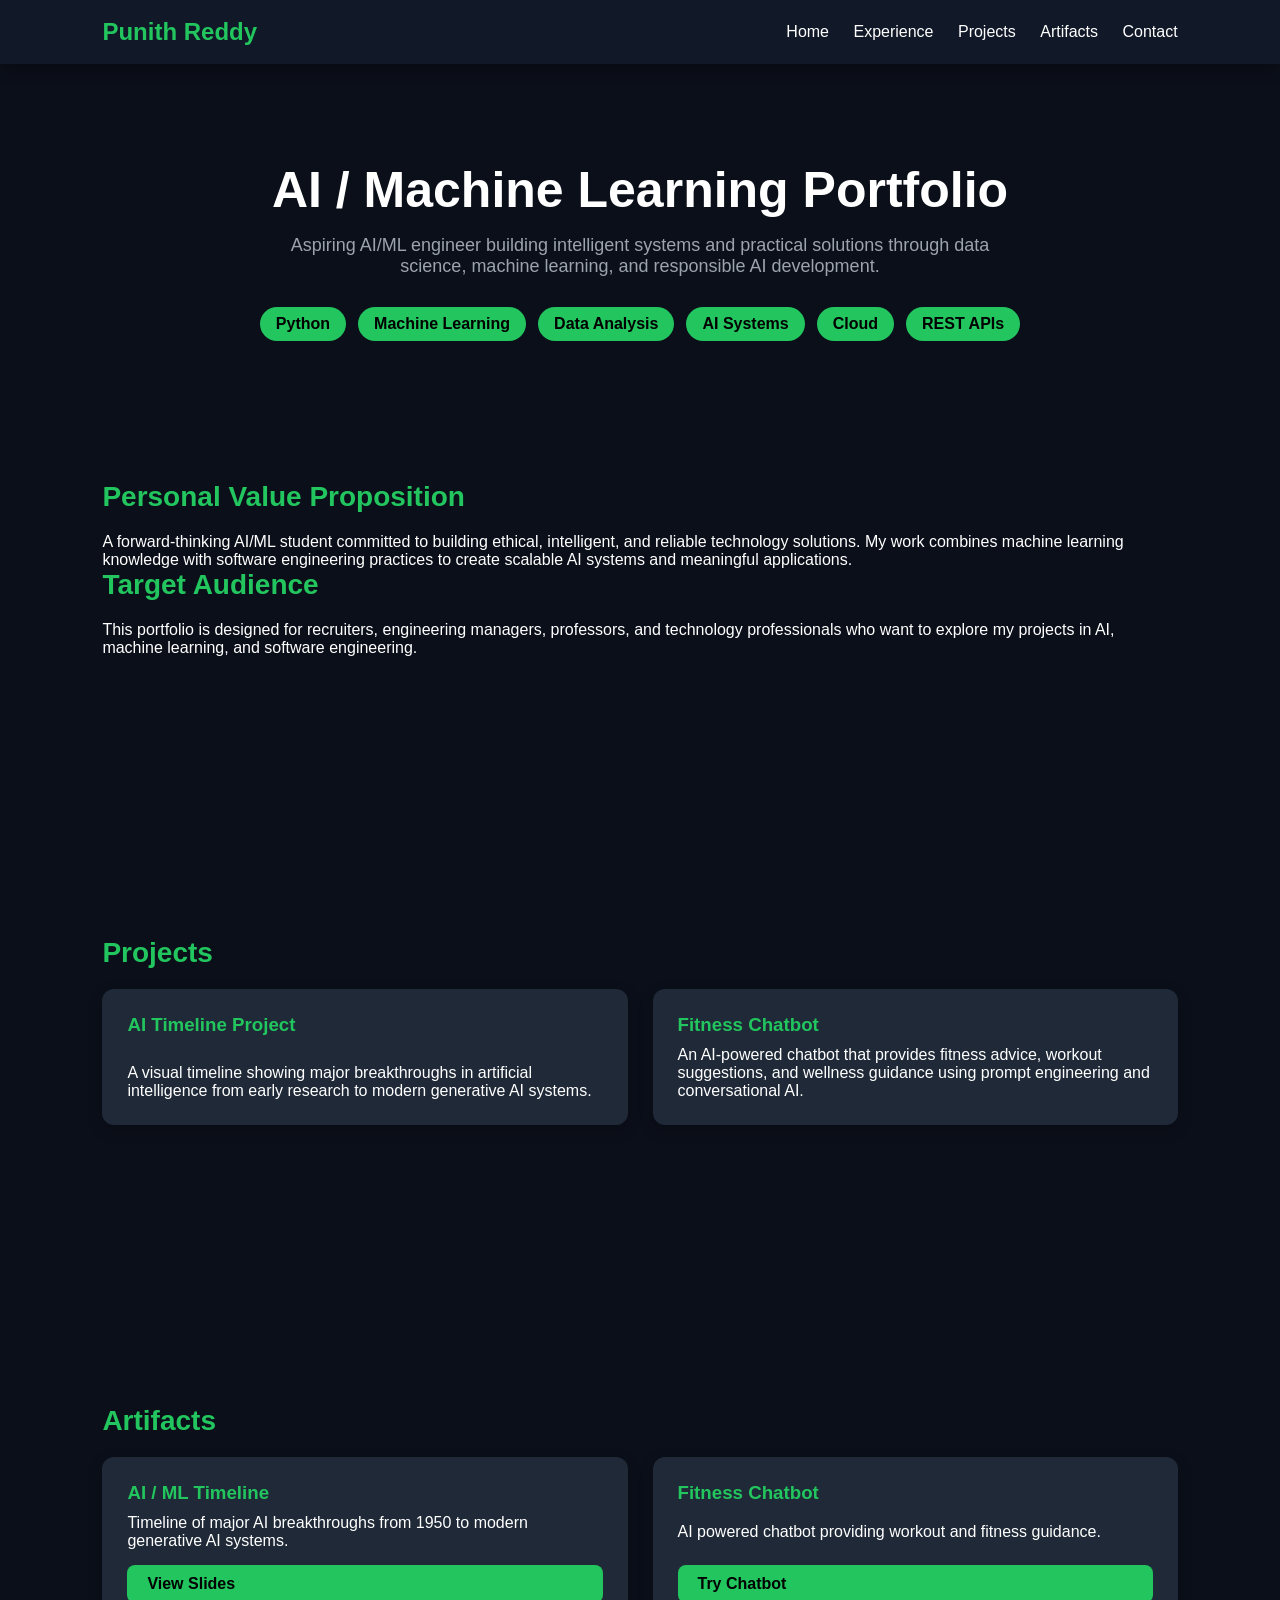
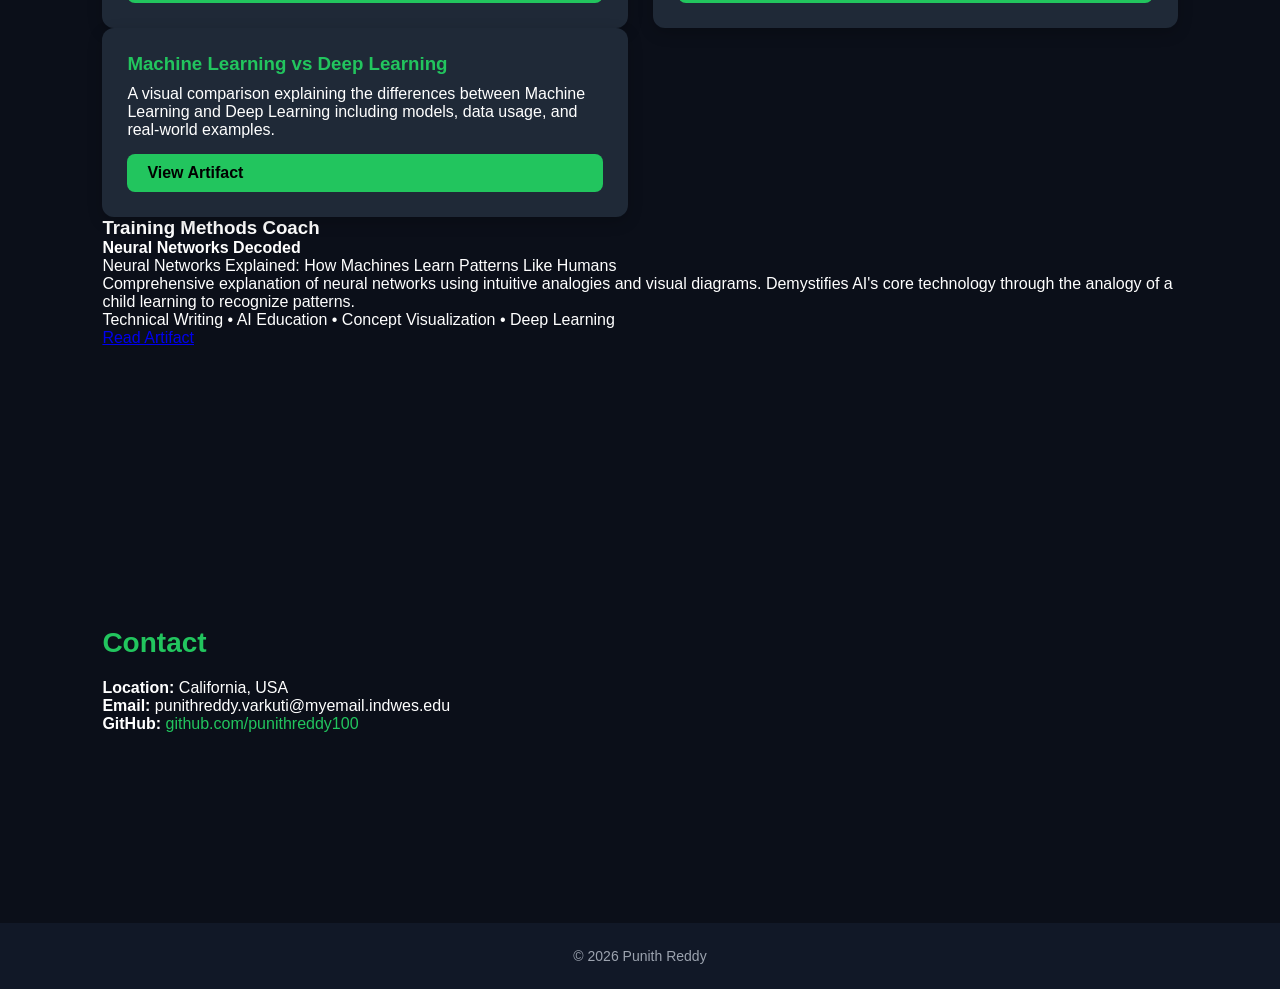
==== index.html @ 25a3892a "Add project card for Training Methods Coach" ====
<!DOCTYPE html>
<html lang="en">
<head>
  <meta charset="UTF-8">
  <meta name="viewport" content="width=device-width, initial-scale=1.0">
  <title>Punith Reddy | AI/ML Portfolio</title>
  <link rel="stylesheet" href="styles.css">
  <script defer src="script.js"></script>
</head>
<body>

<!-- HEADER -->
<header>
  <h2>Punith Reddy</h2>
  <nav>
    <a href="#home">Home</a>
    <a href="#experience">Experience</a>
    <a href="#projects">Projects</a>
    <a href="#artifacts">Artifacts</a>
    <a href="#contact">Contact</a>
  </nav>
</header>

<!-- HERO -->
<section id="home" class="hero">
  <h1>AI / Machine Learning Portfolio</h1>
  <p>Aspiring AI/ML engineer building intelligent systems and practical solutions through data science, machine learning, and responsible AI development.</p>

  <div class="skills">
    <span class="chip">Python</span>
    <span class="chip">Machine Learning</span>
    <span class="chip">Data Analysis</span>
    <span class="chip">AI Systems</span>
    <span class="chip">Cloud</span>
    <span class="chip">REST APIs</span>
  </div>
</section>

<!-- EXPERIENCE -->
<section id="experience" class="section">
  <h2>Personal Value Proposition</h2>
  <p>A forward-thinking AI/ML student committed to building ethical, intelligent, and reliable technology solutions. My work combines machine learning knowledge with software engineering practices to create scalable AI systems and meaningful applications.</p>

  <h2>Target Audience</h2>
  <p>This portfolio is designed for recruiters, engineering managers, professors, and technology professionals who want to explore my projects in AI, machine learning, and software engineering.</p>
</section>

<!-- PROJECTS -->
<section id="projects" class="section">
  <h2>Projects</h2>
  <div class="projects">
    <div class="card">
      <h3>AI Timeline Project</h3>
      <p>A visual timeline showing major breakthroughs in artificial intelligence from early research to modern generative AI systems.</p>
    </div>

    <div class="card">
      <h3>Fitness Chatbot</h3>
      <p>An AI-powered chatbot that provides fitness advice, workout suggestions, and wellness guidance using prompt engineering and conversational AI.</p>
    </div>
  </div>
</section>

<!-- ARTIFACTS -->
<section id="artifacts" class="section">
  <h2>Artifacts</h2>
  <div class="grid">
    <div class="card">
      <h3>AI / ML Timeline</h3>
      <p>Timeline of major AI breakthroughs from 1950 to modern generative AI systems.</p>
      <a href="https://docs.google.com/presentation/d/e/2PACX-1vQvLTTUrtyjdaACd90SWcNTT4mi2POqEdSbQ-V4kXDZfEgZkGP6fmOEY4ms93aM57CVC2fYdcmfsVfr/pub?start=true&loop=true&delayms=3000" target="_blank" class="button">View Slides</a>
    </div>

    <div class="card">
      <h3>Fitness Chatbot</h3>
      <p>AI powered chatbot providing workout and fitness guidance.</p>
      <a href="https://mizou.com/preview-bot?ID=128945" target="_blank" class="button">Try Chatbot</a>
    </div>
  </div>

  <div class="grid">
    <div class="card">
      <h3>Machine Learning vs Deep Learning</h3>
      <p>
        A visual comparison explaining the differences between Machine Learning
        and Deep Learning including models, data usage, and real-world examples.
      </p>

      <a href="ml-vs-dl.html" class="button">View Artifact</a>
    </div>
  </div>
  <div class="project-card">
  <h3>Training Methods Coach</h3>

  <p><strong>Neural Networks Decoded</strong></p>

  <p>
  Neural Networks Explained: How Machines Learn Patterns Like Humans
  </p>

  <p>
  Comprehensive explanation of neural networks using intuitive analogies 
  and visual diagrams. Demystifies AI's core technology through the 
  analogy of a child learning to recognize patterns.
  </p>

  <p class="tags">
  Technical Writing • AI Education • Concept Visualization • Deep Learning
  </p>

  <a href="training-methods-coach.html" target="_blank" class="btn">
    Read Artifact
  </a>
</div>
</section>

<!-- CONTACT -->
<section id="contact" class="section">
  <h2>Contact</h2>
  <p><strong>Location:</strong> California, USA</p>
  <p><strong>Email:</strong> punithreddy.varkuti@myemail.indwes.edu</p>
  <p><strong>GitHub:</strong> <a href="https://github.com/punithreddy100" target="_blank" class="link">github.com/punithreddy100</a></p>
</section>

<!-- FOOTER -->
<footer>
  © 2026 Punith Reddy
</footer>

</body>
</html>
---- styles.css ----
/* ML vs DL PAGE */

.title{
text-align:center;
margin-bottom:50px;
}

.title h1{
font-size:42px;
margin-bottom:10px;
}

/* SIDE BY SIDE COMPARISON */

.comparison{
display:grid;
grid-template-columns:1fr 1fr;
gap:30px;
margin-top:40px;
}

@media(max-width:900px){
.comparison{
grid-template-columns:1fr;
}
}

/* CARD STYLE */

.compare-card{
background:#1f2937;
padding:30px;
border-radius:12px;
box-shadow:0 10px 30px rgba(0,0,0,0.4);
}

.compare-card h2{
color:#22c55e;
margin-bottom:15px;
}

.compare-card ul{
line-height:1.8;
margin-top:10px;
}

/* EXAMPLES BOX */

.example{
margin-top:20px;
padding:18px;
background:#111827;
border-radius:10px;
}

/* TABLE SECTION */

.table-section{
margin-top:60px;
}

.comparison-table{
width:100%;
border-collapse:collapse;
margin-top:25px;
background:#1f2937;
border-radius:10px;
overflow:hidden;
}

.comparison-table th{
background:#111827;
color:#22c55e;
}

.comparison-table th,
.comparison-table td{
padding:15px;
border-bottom:1px solid #374151;
text-align:left;
}

.comparison-table tr:hover{
background:#111827;
}

/* RESET */
*{
  margin:0;
  padding:0;
  box-sizing:border-box;
  font-family: "Segoe UI", sans-serif;
  scroll-behavior:smooth;
}

body{
  background:#0b0f19;
  color:white;
}

/* HEADER */
header{
  position:fixed;
  top:0;
  width:100%;
  background:#111827;
  padding:18px 8%;
  display:flex;
  justify-content:space-between;
  align-items:center;
  z-index:1000;
  box-shadow: 0 5px 15px rgba(0,0,0,0.3);
}

header h2{
  color:#22c55e;
}

nav a{
  margin-left:20px;
  text-decoration:none;
  color:white;
  font-weight:500;
  transition:0.3s;
}

nav a:hover{
  color:#22c55e;
}

/* SECTIONS */
.section{
  padding:140px 8%;
}

.section h2{
  margin-bottom:20px;
  color:#22c55e;
  font-size:28px;
}

/* HERO */
.hero{
  text-align:center;
  padding-top:160px;
}

.hero h1{
  font-size:50px;
  margin-bottom:15px;
  line-height:1.2;
}

.hero p{
  color:#9ca3af;
  font-size:18px;
  max-width:700px;
  margin:0 auto 30px;
}

/* SKILLS CHIPS */
.skills{
  display:flex;
  flex-wrap:wrap;
  justify-content:center;
  gap:12px;
  margin-top:20px;
}

.chip{
  background:#22c55e;
  color:black;
  padding:8px 16px;
  border-radius:20px;
  font-weight:600;
  transition:0.3s;
  cursor:default;
}

.chip:hover{
  transform:scale(1.05);
}

/* CARDS */
.grid, .projects{
  display:grid;
  grid-template-columns:repeat(2, 1fr);
  gap:25px;
}

@media(max-width:900px){
.grid, .projects{
grid-template-columns:1fr;
}
}

.card{
  background:#1f2937;
  padding:25px;
  border-radius:12px;
  transition:0.3s;
  box-shadow: 0 5px 15px rgba(0,0,0,0.2);
  display:flex;
  flex-direction:column;
  justify-content:space-between;
}

.card:hover{
  transform:translateY(-10px);
  box-shadow:0 20px 40px rgba(0,0,0,0.5);
}

.card h3{
  margin-bottom:10px;
  color:#22c55e;
}

/* BUTTONS */
.button{
  display:inline-block;
  margin-top:15px;
  padding:10px 20px;
  background:#22c55e;
  color:black;
  text-decoration:none;
  border-radius:8px;
  font-weight:600;
  transition:0.3s;
}

.button:hover{
  background:#16a34a;
}

/* LINKS */
.link{
  color:#22c55e;
  text-decoration:none;
}

.link:hover{
  text-decoration:underline;
}

/* FOOTER */
footer{
  text-align:center;
  padding:25px;
  background:#111827;
  margin-top:50px;
  font-size:14px;
  color:#9ca3af;
}

/* RESPONSIVE */
@media(max-width:600px){
  .hero h1{
    font-size:36px;
  }

  nav a{
    margin-left:10px;
    font-size:14px;
  }
}
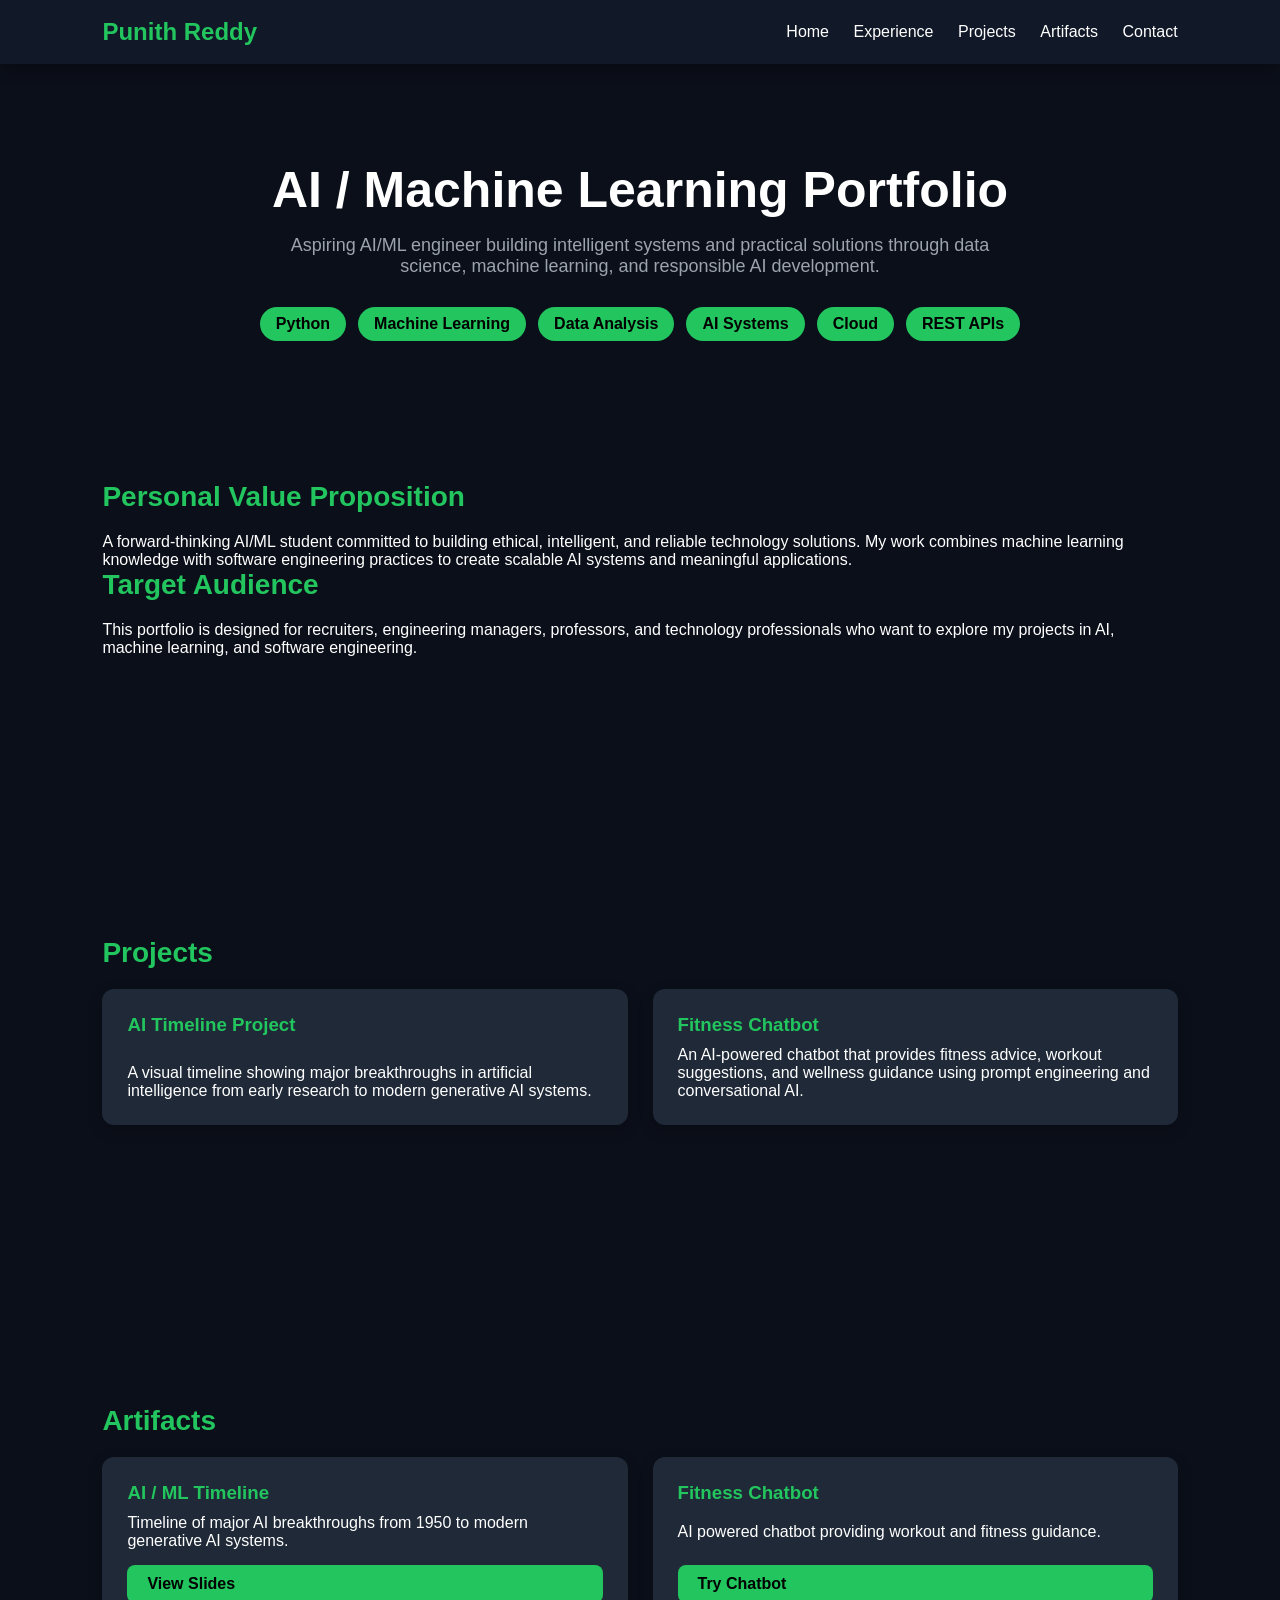
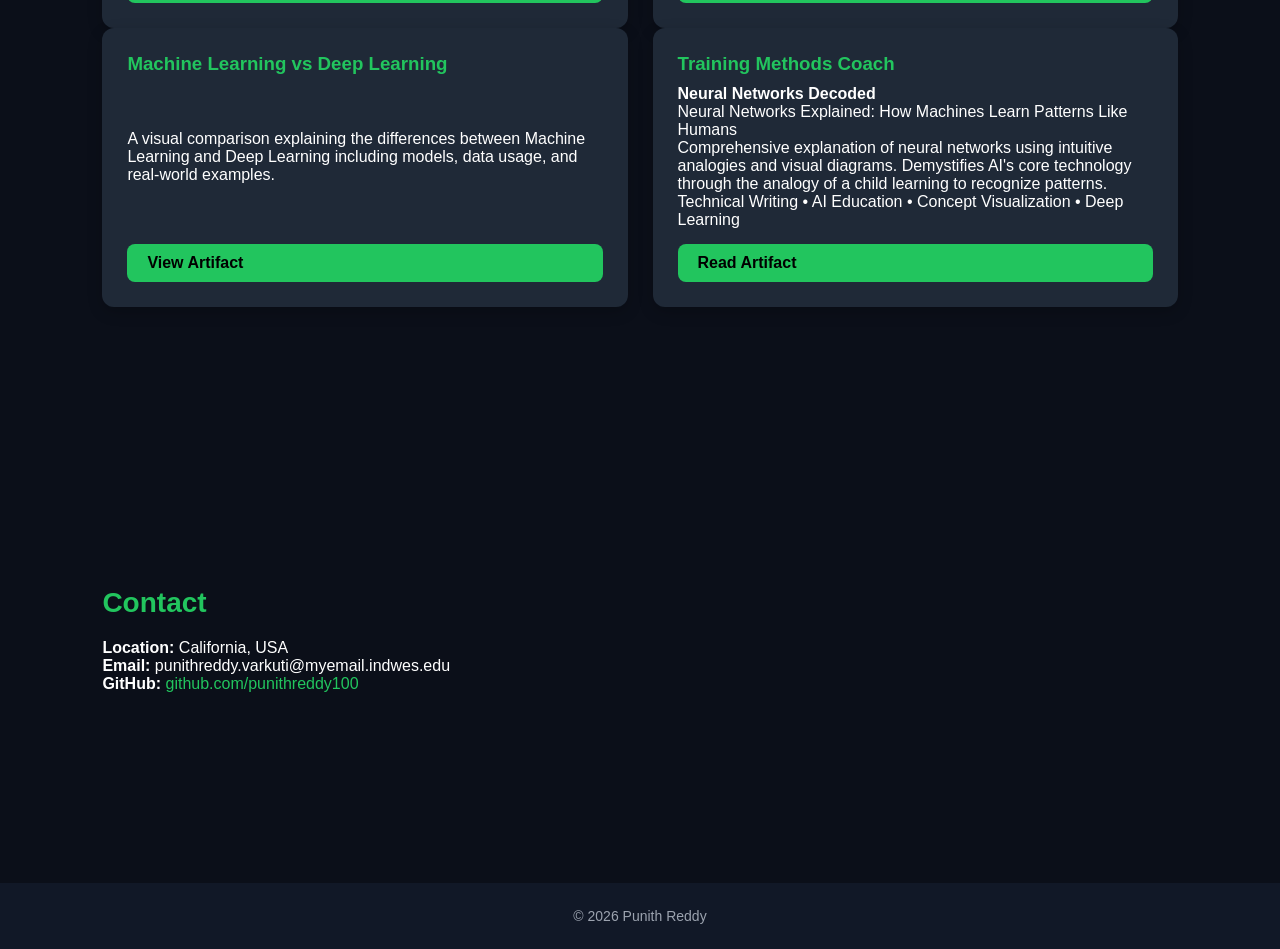
==== commit 7b235e1a: "Update index.html" ====
--- a/index.html
+++ b/index.html
@@ -88,8 +88,7 @@
 
       <a href="ml-vs-dl.html" class="button">View Artifact</a>
     </div>
-  </div>
-  <div class="project-card">
+    <div class="card">
   <h3>Training Methods Coach</h3>
 
   <p><strong>Neural Networks Decoded</strong></p>
@@ -108,10 +107,11 @@
   Technical Writing • AI Education • Concept Visualization • Deep Learning
   </p>
 
-  <a href="training-methods-coach.html" target="_blank" class="btn">
+  <a href="training-methods-coach.html" class="button">
     Read Artifact
   </a>
 </div>
+  </div>
 </section>
 
 <!-- CONTACT -->
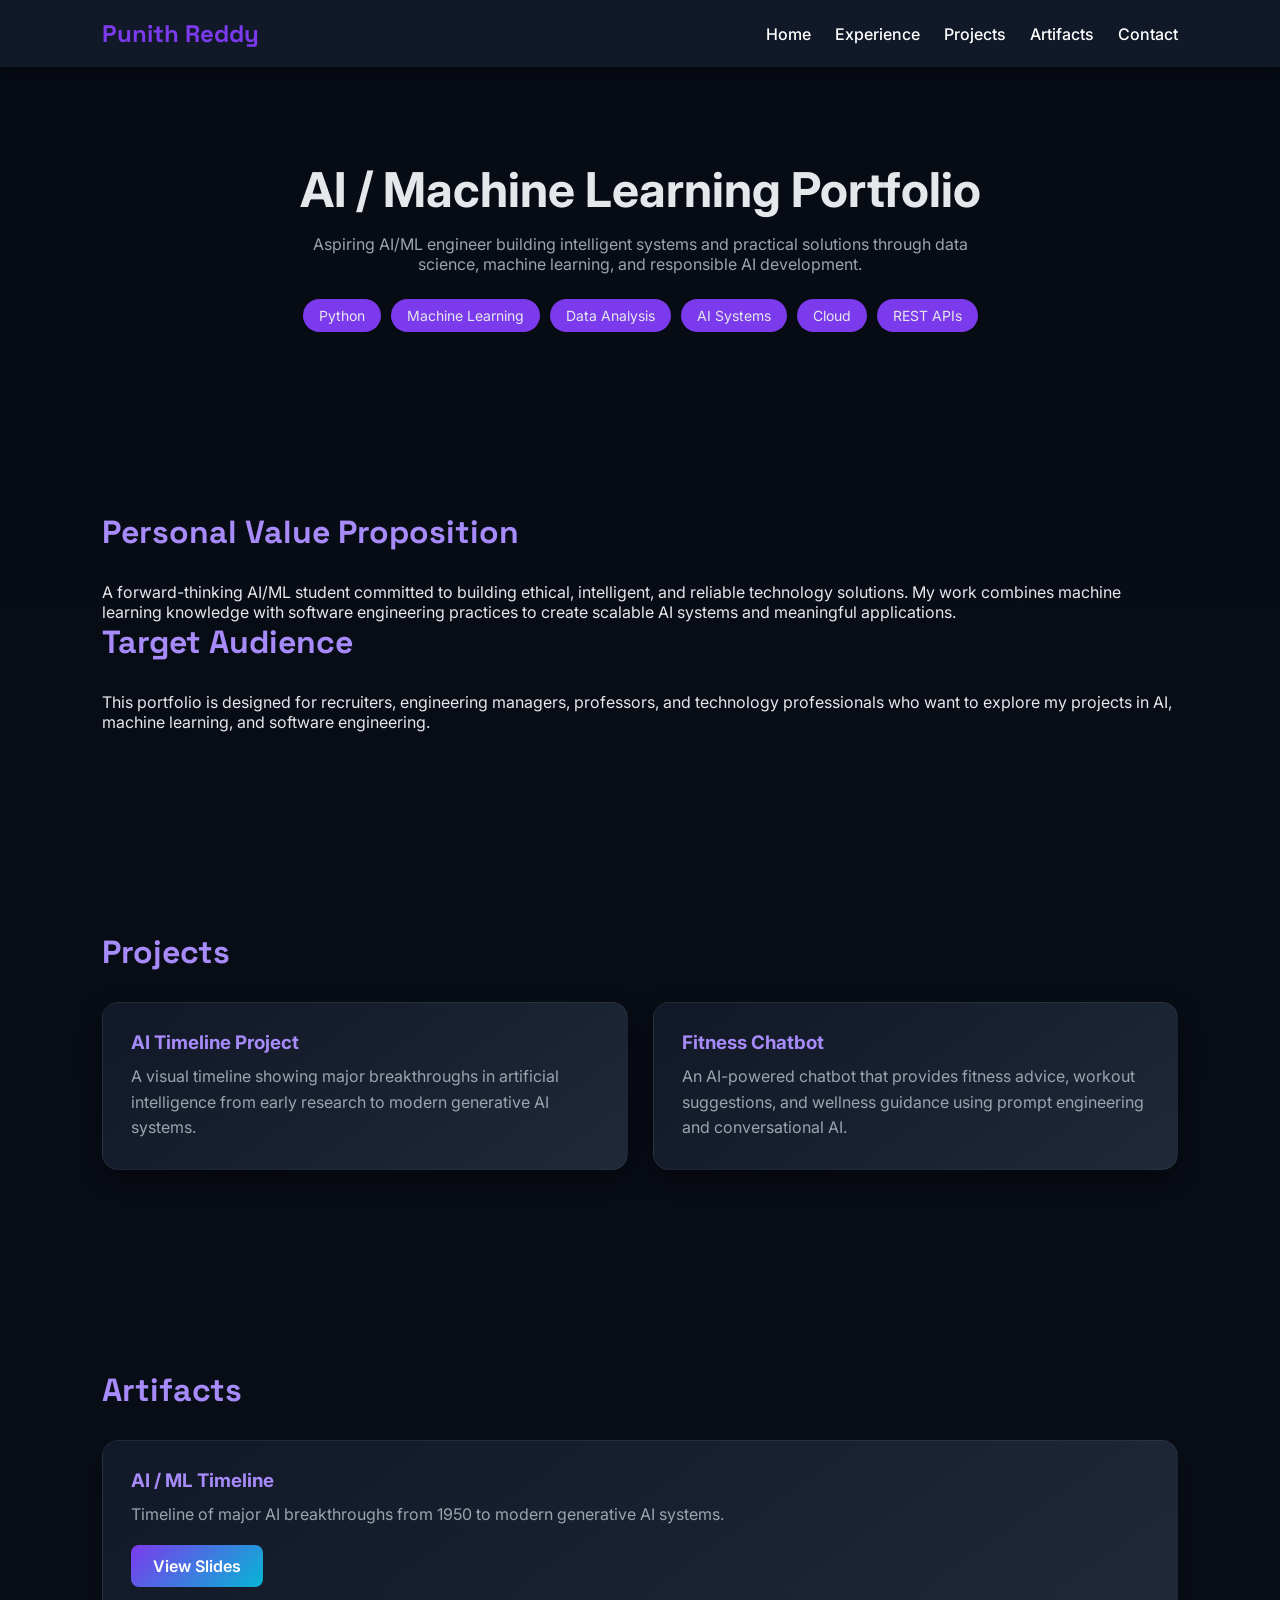
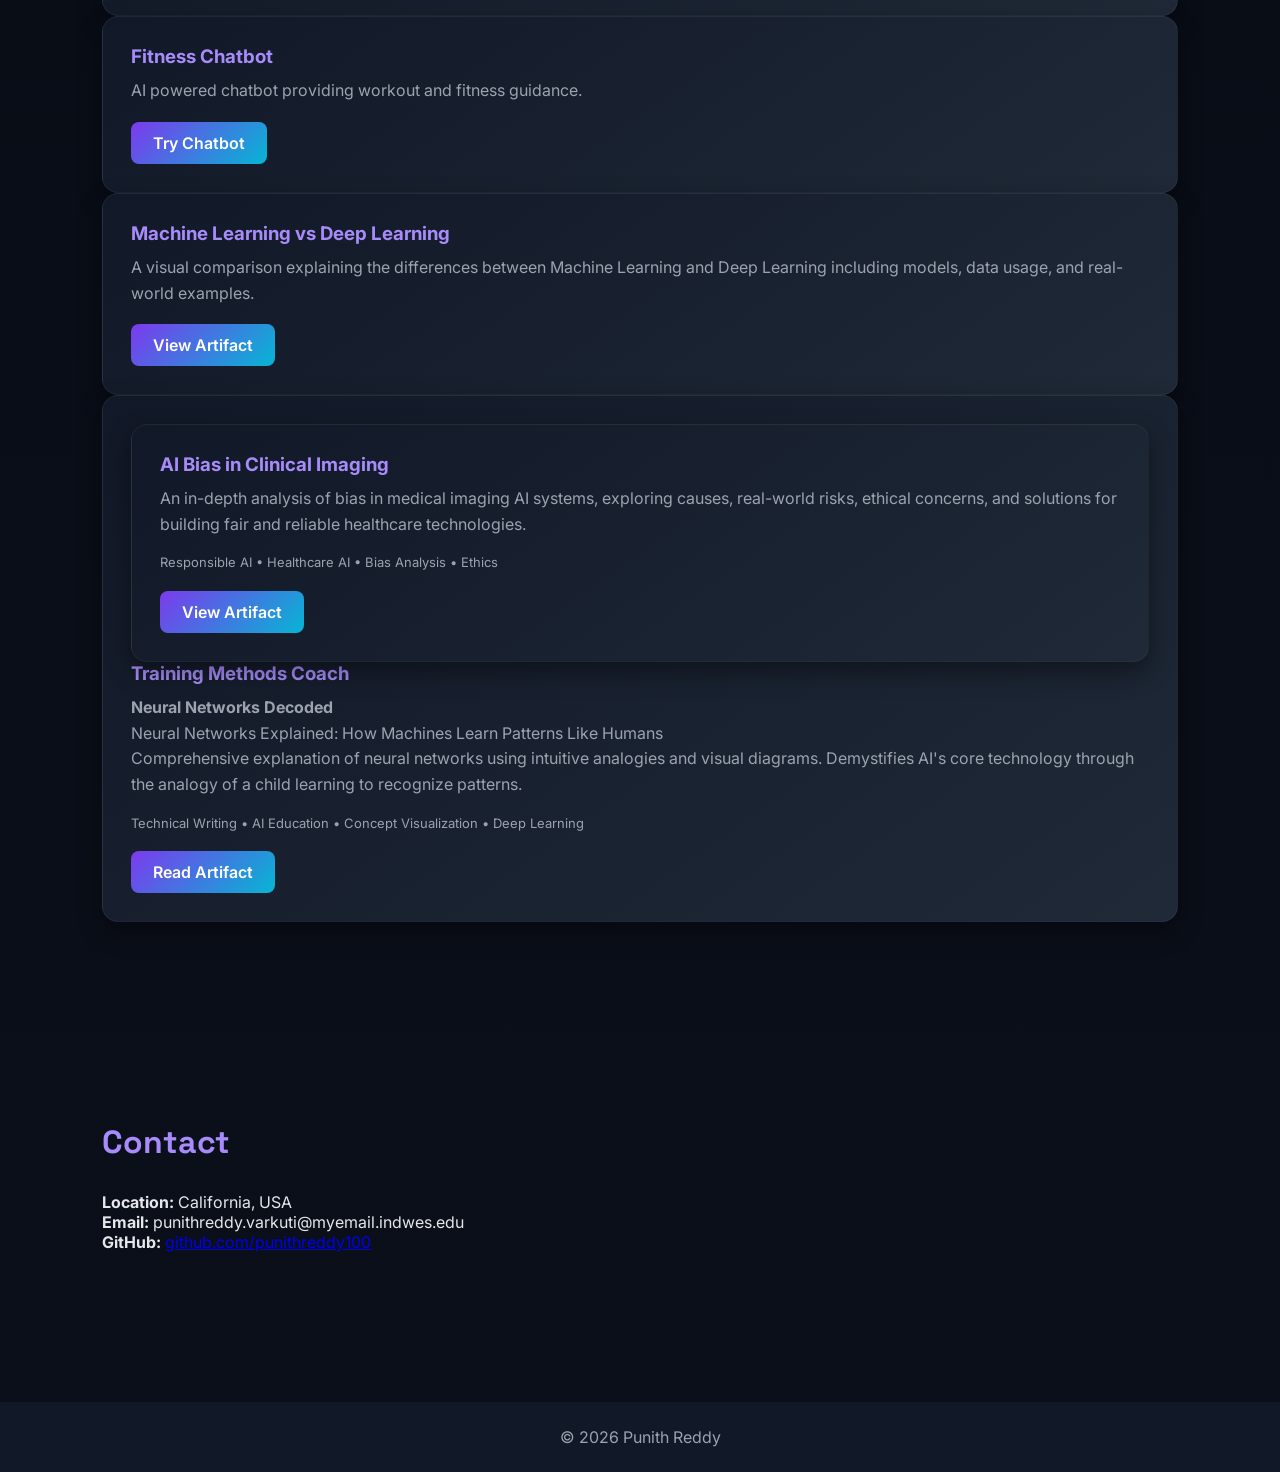
==== commit 6793e2dd: "Add AI Bias in Clinical Imaging card to index.html Added a new card section for AI Bias in Clinical " ====
--- a/index.html
+++ b/index.html
@@ -89,6 +89,23 @@
       <a href="ml-vs-dl.html" class="button">View Artifact</a>
     </div>
     <div class="card">
+      <div class="card">
+  <h3>AI Bias in Clinical Imaging</h3>
+
+  <p>
+    An in-depth analysis of bias in medical imaging AI systems, exploring
+    causes, real-world risks, ethical concerns, and solutions for building
+    fair and reliable healthcare technologies.
+  </p>
+
+  <p class="tags">
+    Responsible AI • Healthcare AI • Bias Analysis • Ethics
+  </p>
+
+  <a href="ai-bias-clinical-imaging.html" class="button">
+    View Artifact
+  </a>
+</div>
   <h3>Training Methods Coach</h3>
 
   <p><strong>Neural Networks Decoded</strong></p>
--- a/styles.css
+++ b/styles.css
@@ -1,265 +1,171 @@
-/* ML vs DL PAGE */
+@import url('https://fonts.googleapis.com/css2?family=Inter:wght@300;400;500;600&family=Space+Grotesk:wght@400;600&display=swap');
 
-.title{
-text-align:center;
-margin-bottom:50px;
+/* RESET */
+
+*{
+margin:0;
+padding:0;
+box-sizing:border-box;
+font-family:"Inter",sans-serif;
+scroll-behavior:smooth;
 }
 
-.title h1{
-font-size:42px;
-margin-bottom:10px;
+body{
+background:linear-gradient(180deg,#070b14,#0b0f19);
+color:#e5e7eb;
 }
 
-/* SIDE BY SIDE COMPARISON */
+/* HEADER */
 
-.comparison{
+header{
+position:fixed;
+top:0;
+width:100%;
+background:#111827;
+padding:18px 8%;
+display:flex;
+justify-content:space-between;
+align-items:center;
+z-index:1000;
+box-shadow:0 5px 15px rgba(0,0,0,0.3);
+}
+
+header h2{
+font-family:"Space Grotesk";
+color:#7c3aed;
+}
+
+nav a{
+margin-left:20px;
+text-decoration:none;
+color:white;
+font-weight:500;
+}
+
+nav a:hover{
+color:#7c3aed;
+}
+
+/* HERO */
+
+.hero{
+text-align:center;
+padding-top:160px;
+padding-bottom:80px;
+}
+
+.hero h1{
+font-size:48px;
+margin-bottom:15px;
+}
+
+.hero p{
+color:#9ca3af;
+max-width:700px;
+margin:auto;
+}
+
+/* SKILLS */
+
+.skills{
+display:flex;
+justify-content:center;
+gap:10px;
+margin-top:25px;
+flex-wrap:wrap;
+}
+
+.chip{
+background:#7c3aed;
+padding:8px 16px;
+border-radius:20px;
+font-size:14px;
+}
+
+/* SECTIONS */
+
+.section{
+padding:100px 8%;
+}
+
+.section h2{
+font-family:"Space Grotesk";
+font-size:32px;
+color:#a78bfa;
+margin-bottom:30px;
+}
+
+/* PROJECT GRID */
+
+.projects{
 display:grid;
-grid-template-columns:1fr 1fr;
-gap:30px;
-margin-top:40px;
+grid-template-columns:repeat(2,1fr);
+gap:25px;
 }
 
 @media(max-width:900px){
-.comparison{
+.projects{
 grid-template-columns:1fr;
 }
 }
 
-/* CARD STYLE */
-
-.compare-card{
-background:#1f2937;
-padding:30px;
-border-radius:12px;
-box-shadow:0 10px 30px rgba(0,0,0,0.4);
-}
-
-.compare-card h2{
-color:#22c55e;
-margin-bottom:15px;
-}
-
-.compare-card ul{
-line-height:1.8;
-margin-top:10px;
-}
-
-/* EXAMPLES BOX */
-
-.example{
-margin-top:20px;
-padding:18px;
-background:#111827;
-border-radius:10px;
-}
-
-/* TABLE SECTION */
-
-.table-section{
-margin-top:60px;
-}
-
-.comparison-table{
-width:100%;
-border-collapse:collapse;
-margin-top:25px;
-background:#1f2937;
-border-radius:10px;
-overflow:hidden;
-}
-
-.comparison-table th{
-background:#111827;
-color:#22c55e;
-}
-
-.comparison-table th,
-.comparison-table td{
-padding:15px;
-border-bottom:1px solid #374151;
-text-align:left;
-}
-
-.comparison-table tr:hover{
-background:#111827;
-}
-
-/* RESET */
-*{
-  margin:0;
-  padding:0;
-  box-sizing:border-box;
-  font-family: "Segoe UI", sans-serif;
-  scroll-behavior:smooth;
-}
-
-body{
-  background:#0b0f19;
-  color:white;
-}
-
-/* HEADER */
-header{
-  position:fixed;
-  top:0;
-  width:100%;
-  background:#111827;
-  padding:18px 8%;
-  display:flex;
-  justify-content:space-between;
-  align-items:center;
-  z-index:1000;
-  box-shadow: 0 5px 15px rgba(0,0,0,0.3);
-}
-
-header h2{
-  color:#22c55e;
-}
-
-nav a{
-  margin-left:20px;
-  text-decoration:none;
-  color:white;
-  font-weight:500;
-  transition:0.3s;
-}
-
-nav a:hover{
-  color:#22c55e;
-}
-
-/* SECTIONS */
-.section{
-  padding:140px 8%;
-}
-
-.section h2{
-  margin-bottom:20px;
-  color:#22c55e;
-  font-size:28px;
-}
-
-/* HERO */
-.hero{
-  text-align:center;
-  padding-top:160px;
-}
-
-.hero h1{
-  font-size:50px;
-  margin-bottom:15px;
-  line-height:1.2;
-}
-
-.hero p{
-  color:#9ca3af;
-  font-size:18px;
-  max-width:700px;
-  margin:0 auto 30px;
-}
-
-/* SKILLS CHIPS */
-.skills{
-  display:flex;
-  flex-wrap:wrap;
-  justify-content:center;
-  gap:12px;
-  margin-top:20px;
-}
-
-.chip{
-  background:#22c55e;
-  color:black;
-  padding:8px 16px;
-  border-radius:20px;
-  font-weight:600;
-  transition:0.3s;
-  cursor:default;
-}
-
-.chip:hover{
-  transform:scale(1.05);
-}
-
-/* CARDS */
-.grid, .projects{
-  display:grid;
-  grid-template-columns:repeat(2, 1fr);
-  gap:25px;
-}
-
-@media(max-width:900px){
-.grid, .projects{
-grid-template-columns:1fr;
-}
-}
+/* CARD */
 
 .card{
-  background:#1f2937;
-  padding:25px;
-  border-radius:12px;
-  transition:0.3s;
-  box-shadow: 0 5px 15px rgba(0,0,0,0.2);
-  display:flex;
-  flex-direction:column;
-  justify-content:space-between;
+background:linear-gradient(145deg,#111827,#1f2937);
+padding:28px;
+border-radius:16px;
+transition:all .35s ease;
+box-shadow:0 10px 25px rgba(0,0,0,0.4);
+border:1px solid rgba(255,255,255,0.05);
 }
 
 .card:hover{
-  transform:translateY(-10px);
-  box-shadow:0 20px 40px rgba(0,0,0,0.5);
+transform:translateY(-12px);
+box-shadow:0 30px 60px rgba(0,0,0,0.7);
 }
 
 .card h3{
-  margin-bottom:10px;
-  color:#22c55e;
+color:#a78bfa;
+margin-bottom:10px;
 }
 
-/* BUTTONS */
+.card p{
+color:#9ca3af;
+line-height:1.6;
+}
+
+/* TAGS */
+
+.tags{
+margin-top:15px;
+font-size:13px;
+color:#22d3ee;
+}
+
+/* BUTTON */
+
 .button{
-  display:inline-block;
-  margin-top:15px;
-  padding:10px 20px;
-  background:#22c55e;
-  color:black;
-  text-decoration:none;
-  border-radius:8px;
-  font-weight:600;
-  transition:0.3s;
+display:inline-block;
+margin-top:18px;
+padding:11px 22px;
+background:linear-gradient(135deg,#7c3aed,#06b6d4);
+color:white;
+text-decoration:none;
+border-radius:8px;
+font-weight:600;
 }
 
 .button:hover{
-  background:#16a34a;
-}
-
-/* LINKS */
-.link{
-  color:#22c55e;
-  text-decoration:none;
-}
-
-.link:hover{
-  text-decoration:underline;
+box-shadow:0 10px 20px rgba(124,58,237,0.5);
 }
 
 /* FOOTER */
+
 footer{
-  text-align:center;
-  padding:25px;
-  background:#111827;
-  margin-top:50px;
-  font-size:14px;
-  color:#9ca3af;
+text-align:center;
+padding:25px;
+background:#111827;
+margin-top:50px;
+color:#9ca3af;
 }
-
-/* RESPONSIVE */
-@media(max-width:600px){
-  .hero h1{
-    font-size:36px;
-  }
-
-  nav a{
-    margin-left:10px;
-    font-size:14px;
-  }
-}
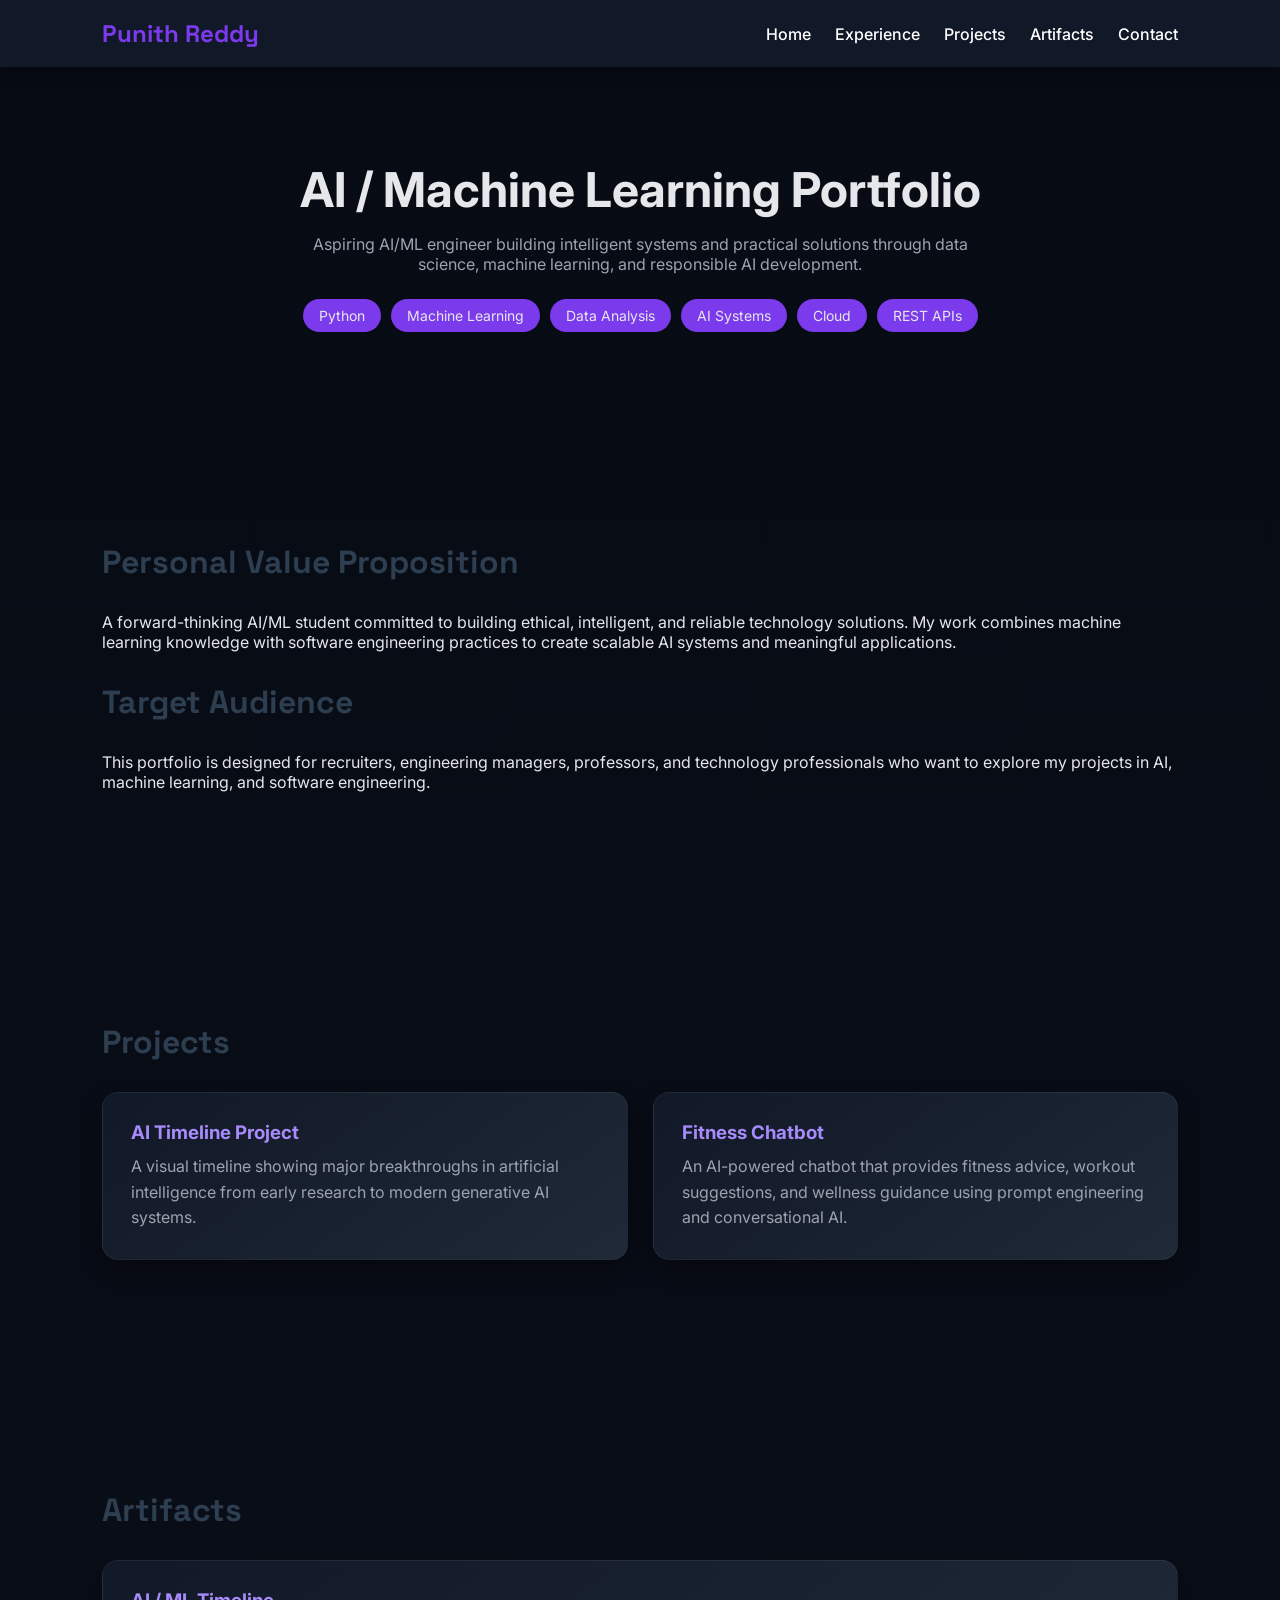
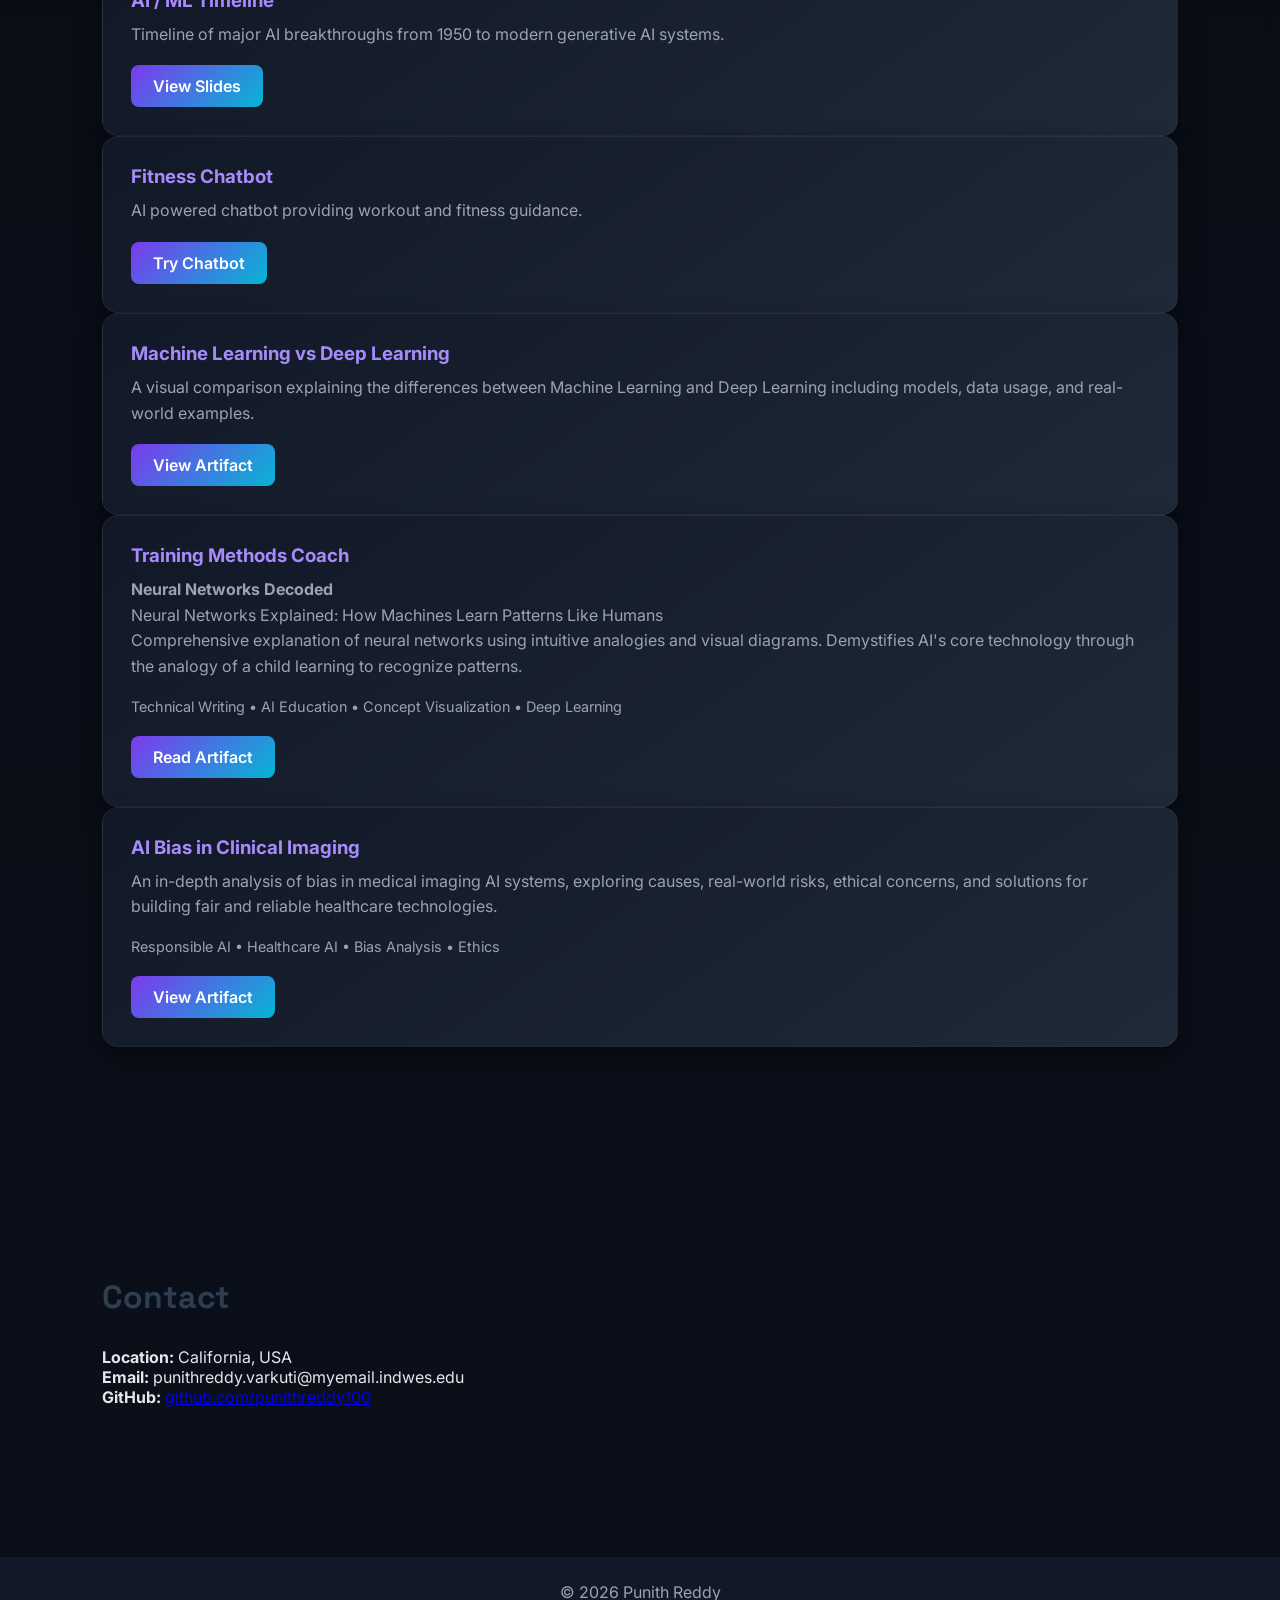
==== commit ac5bc94c: "Update index.html" ====
--- a/index.html
+++ b/index.html
@@ -89,23 +89,7 @@
       <a href="ml-vs-dl.html" class="button">View Artifact</a>
     </div>
     <div class="card">
-      <div class="card">
-  <h3>AI Bias in Clinical Imaging</h3>
-
-  <p>
-    An in-depth analysis of bias in medical imaging AI systems, exploring
-    causes, real-world risks, ethical concerns, and solutions for building
-    fair and reliable healthcare technologies.
-  </p>
-
-  <p class="tags">
-    Responsible AI • Healthcare AI • Bias Analysis • Ethics
-  </p>
-
-  <a href="ai-bias-clinical-imaging.html" class="button">
-    View Artifact
-  </a>
-</div>
+      
   <h3>Training Methods Coach</h3>
 
   <p><strong>Neural Networks Decoded</strong></p>
@@ -129,6 +113,23 @@
   </a>
 </div>
   </div>
+  <div class="card">
+  <h3>AI Bias in Clinical Imaging</h3>
+
+  <p>
+    An in-depth analysis of bias in medical imaging AI systems, exploring
+    causes, real-world risks, ethical concerns, and solutions for building
+    fair and reliable healthcare technologies.
+  </p>
+
+  <p class="tags">
+    Responsible AI • Healthcare AI • Bias Analysis • Ethics
+  </p>
+
+  <a href="ai-bias-clinical-imaging.html" class="button">
+    View Artifact
+  </a>
+</div>
 </section>
 
 <!-- CONTACT -->
--- a/styles.css
+++ b/styles.css
@@ -169,3 +169,23 @@
 margin-top:50px;
 color:#9ca3af;
 }
+
+
+.section h1 {
+  font-size: 2rem;
+  margin-bottom: 20px;
+}
+
+.section h2 {
+  margin-top: 30px;
+  color: #2c3e50;
+}
+
+.section ul {
+  margin-left: 20px;
+}
+
+.tags {
+  font-size: 0.9rem;
+  color: #777;
+}
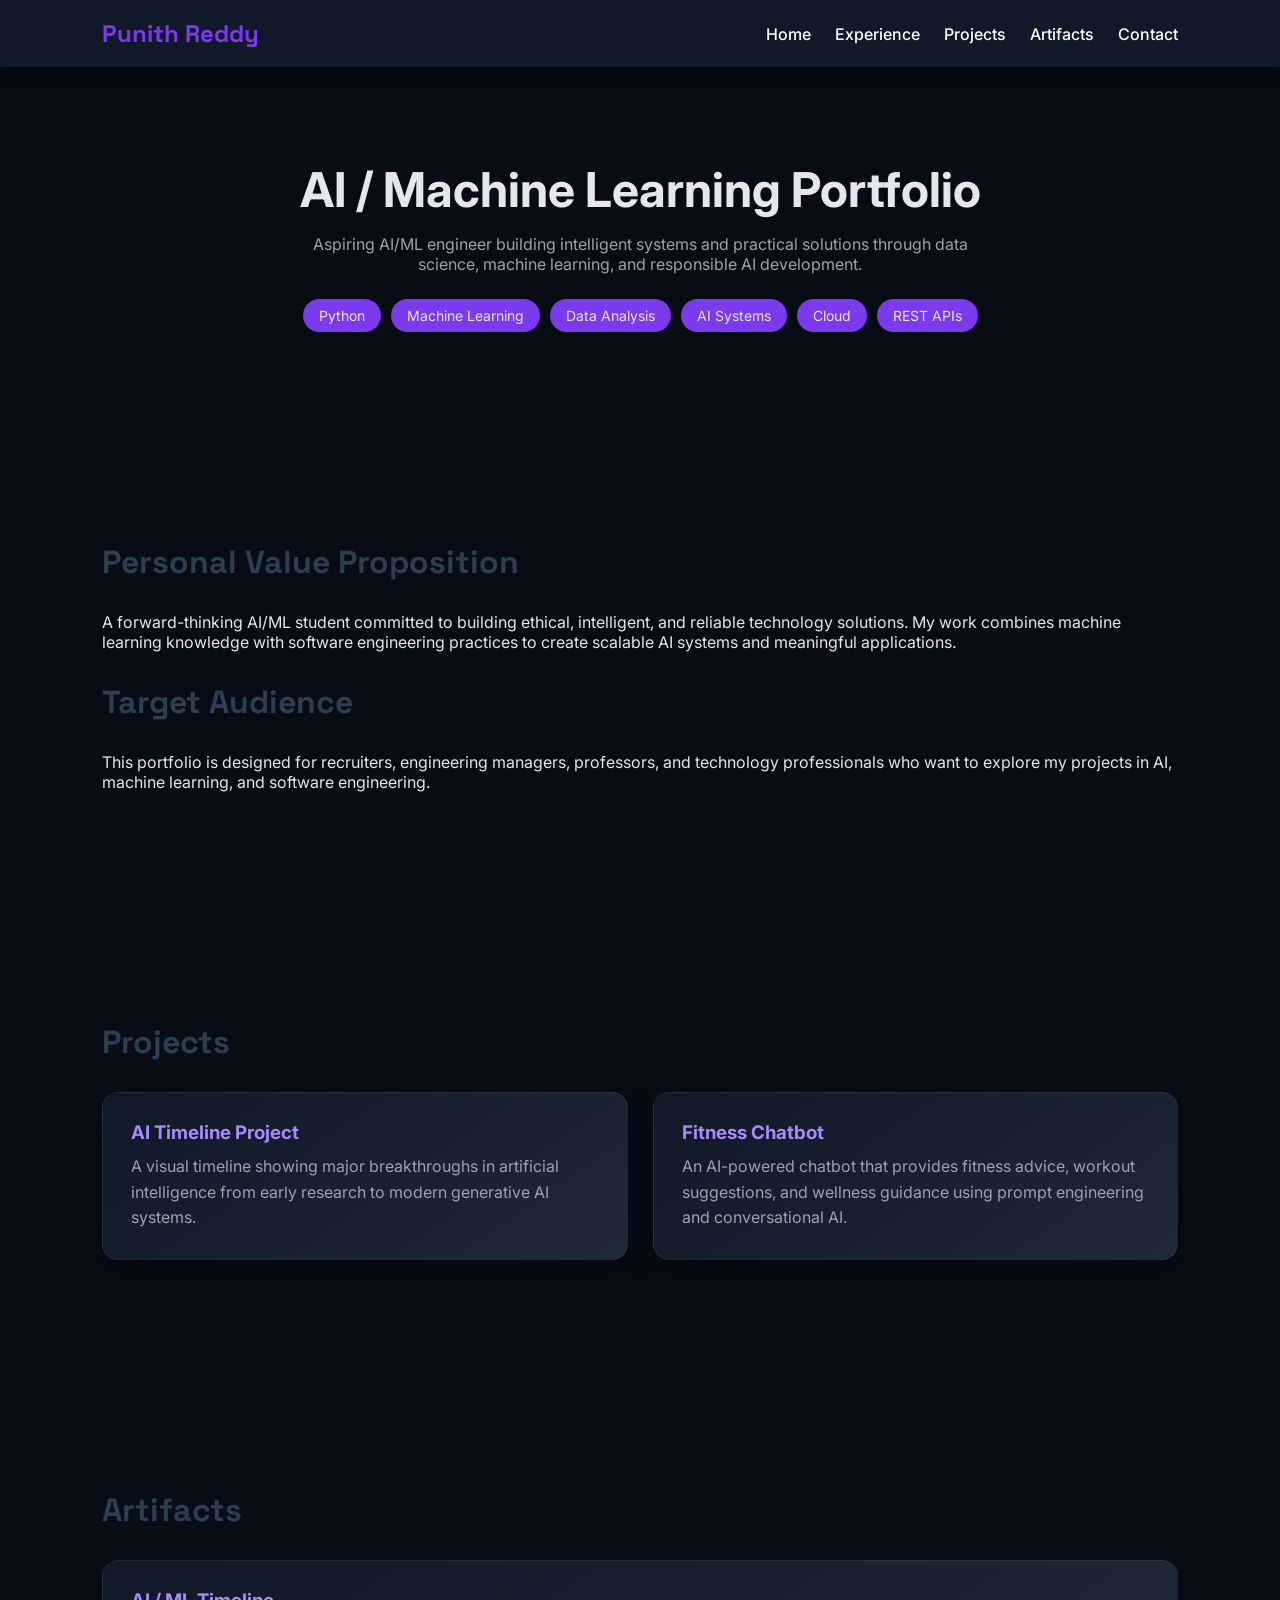
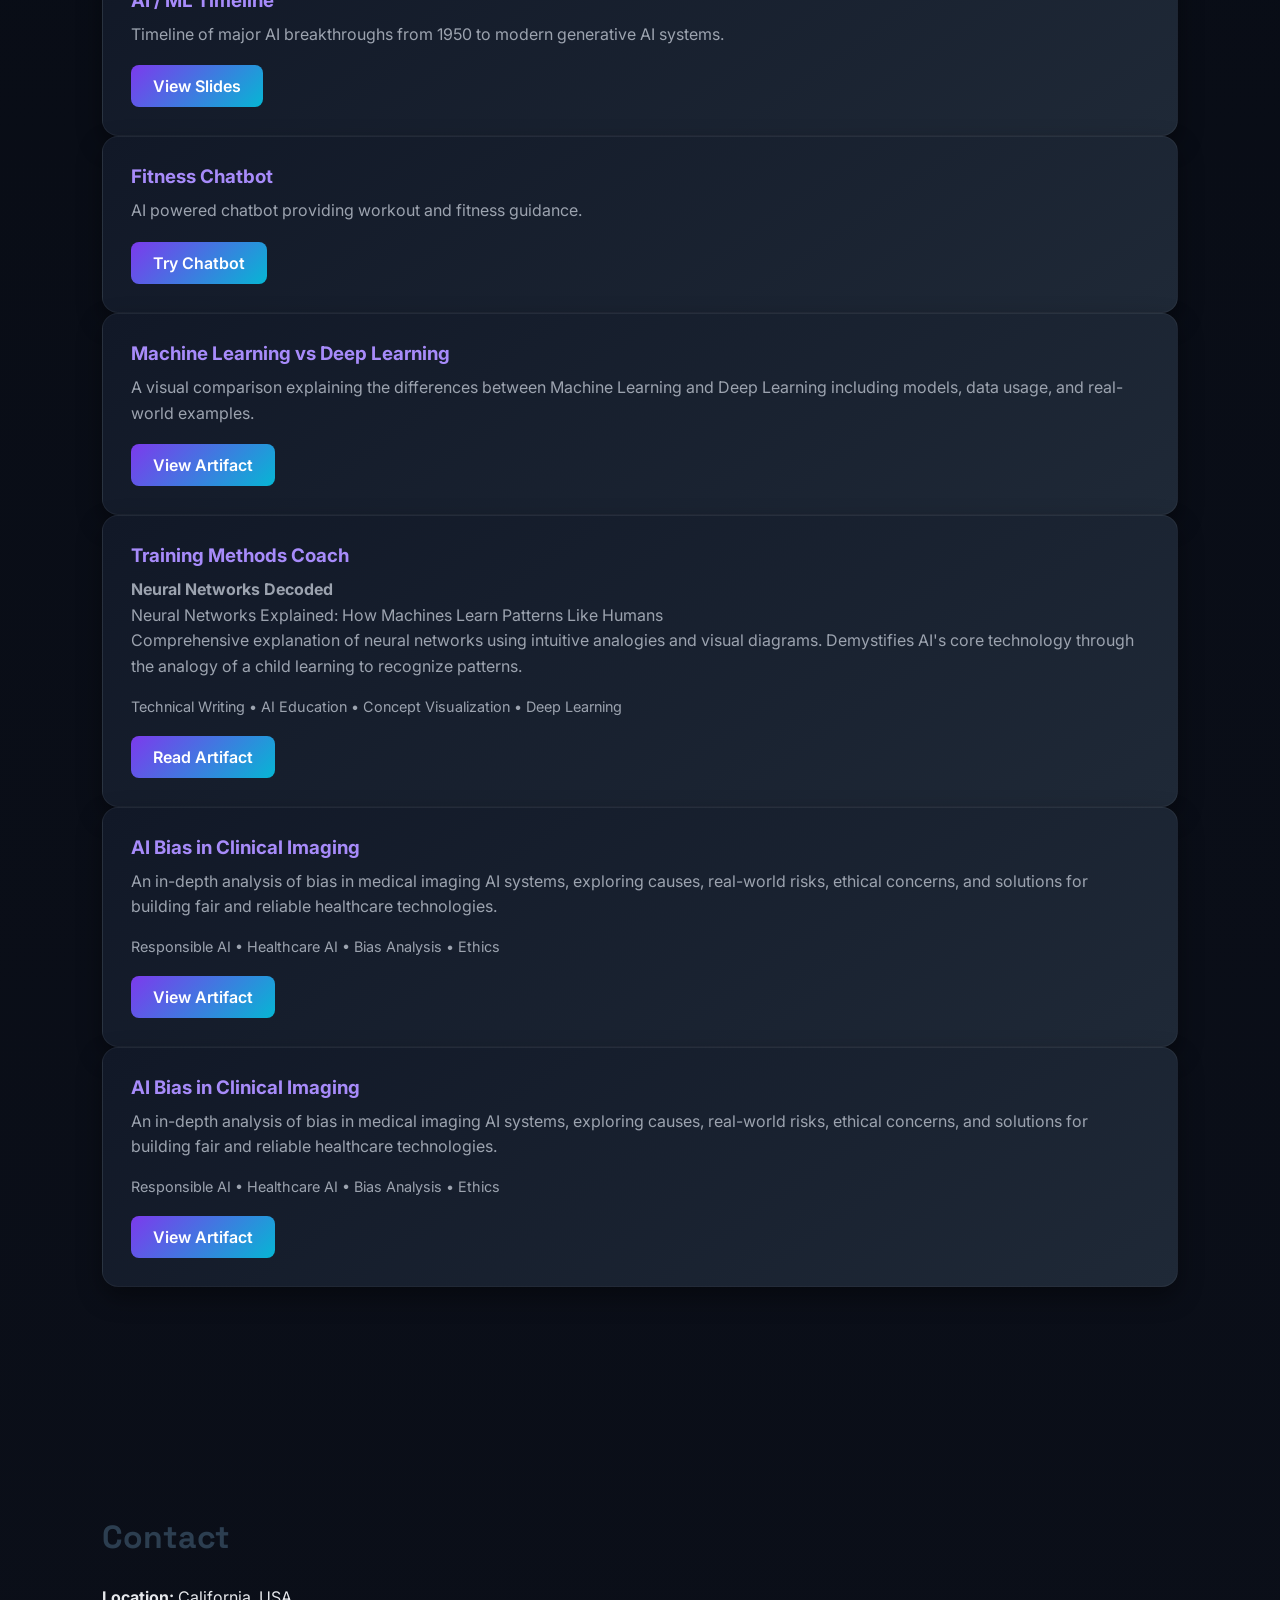
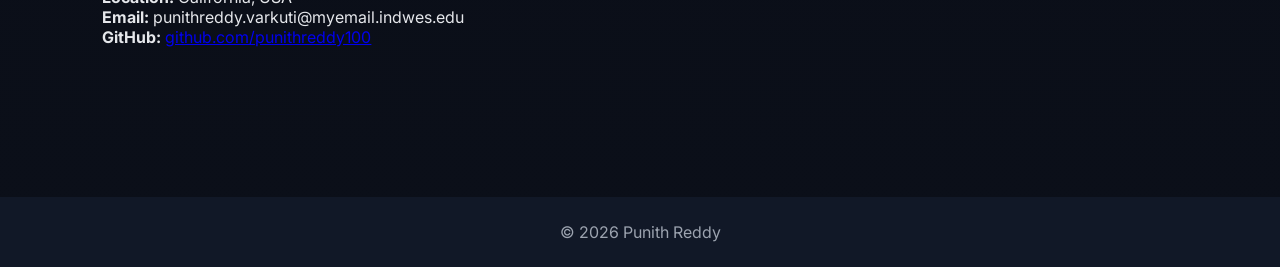
==== commit 5cd46d37: "Add AI Bias in Clinical Imaging section to index.html Added a new card section for AI Bias in Clinic" ====
--- a/index.html
+++ b/index.html
@@ -126,6 +126,23 @@
     Responsible AI • Healthcare AI • Bias Analysis • Ethics
   </p>
 
+  <a href="newsletter-ai-in-action.html" class="button">
+    View Artifact
+  </a>
+</div>
+  <div class="card">
+  <h3>AI Bias in Clinical Imaging</h3>
+
+  <p>
+    An in-depth analysis of bias in medical imaging AI systems, exploring
+    causes, real-world risks, ethical concerns, and solutions for building
+    fair and reliable healthcare technologies.
+  </p>
+
+  <p class="tags">
+    Responsible AI • Healthcare AI • Bias Analysis • Ethics
+  </p>
+
   <a href="ai-bias-clinical-imaging.html" class="button">
     View Artifact
   </a>
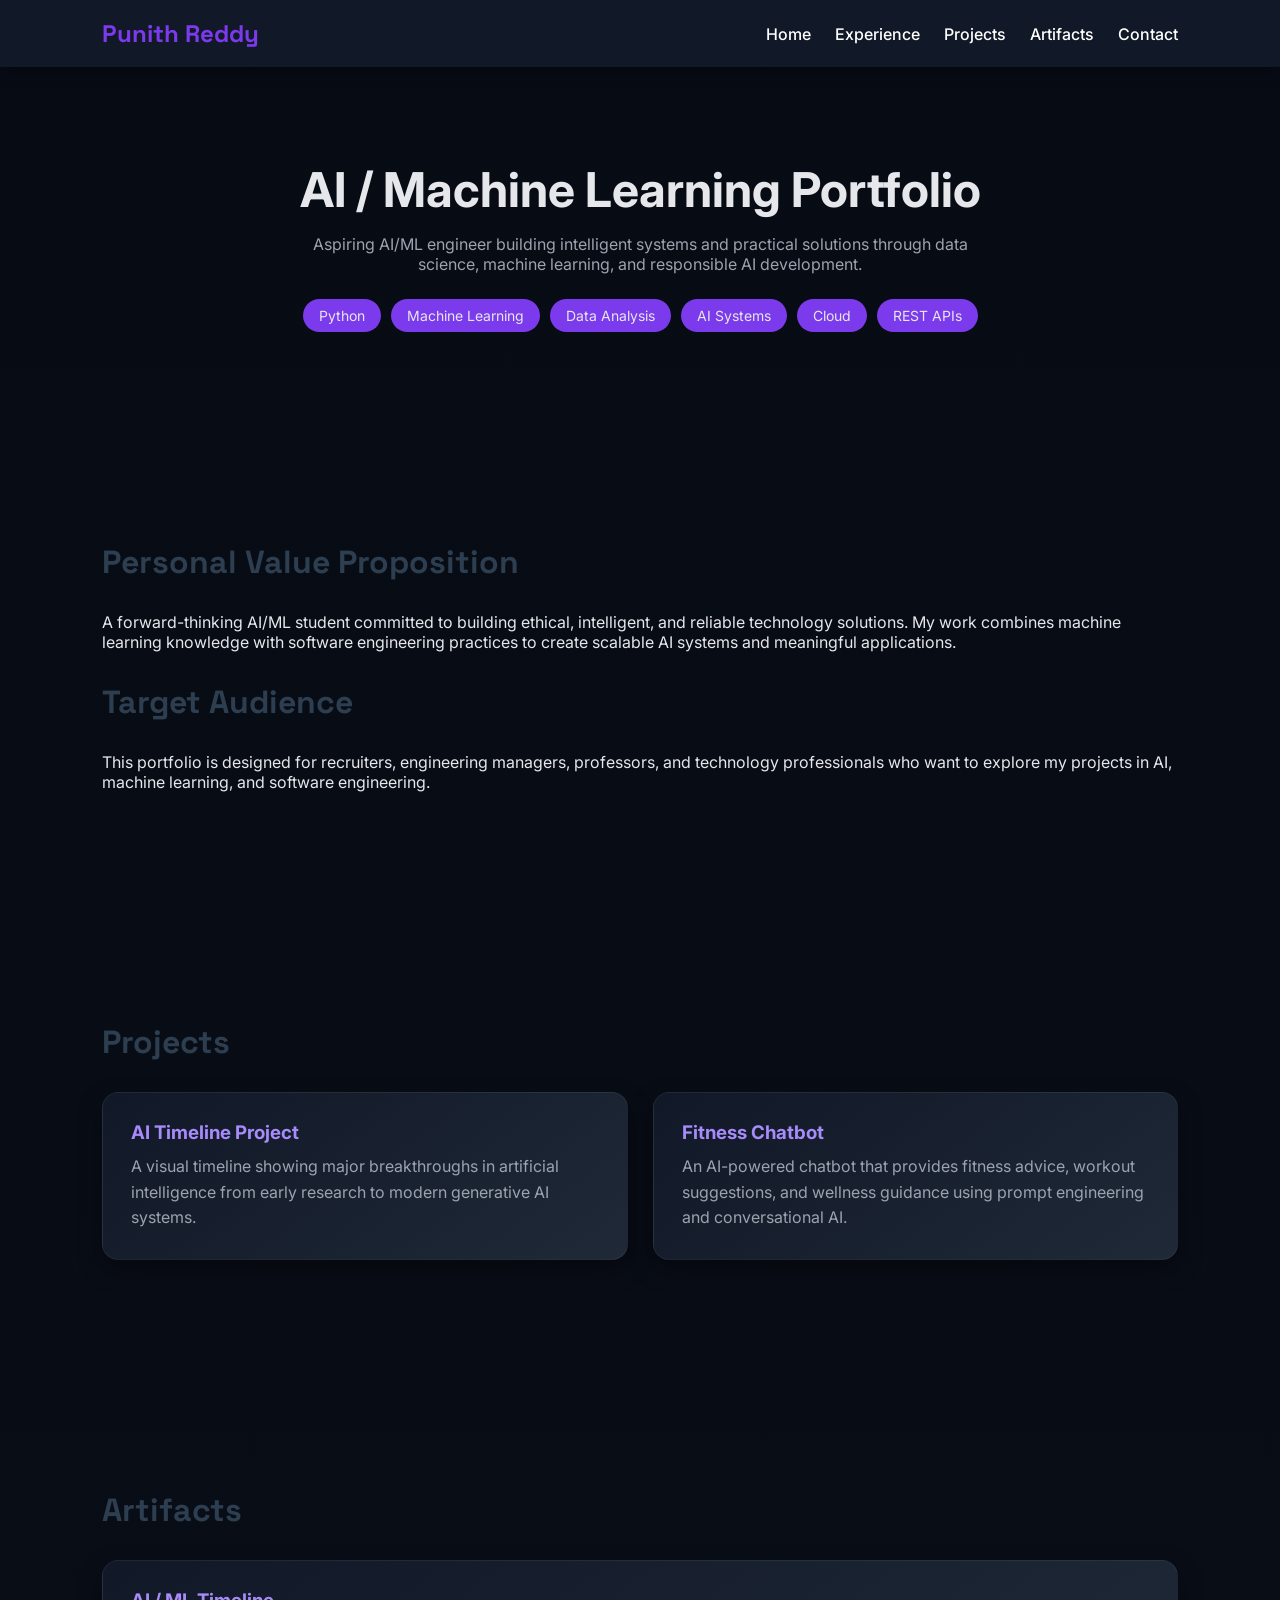
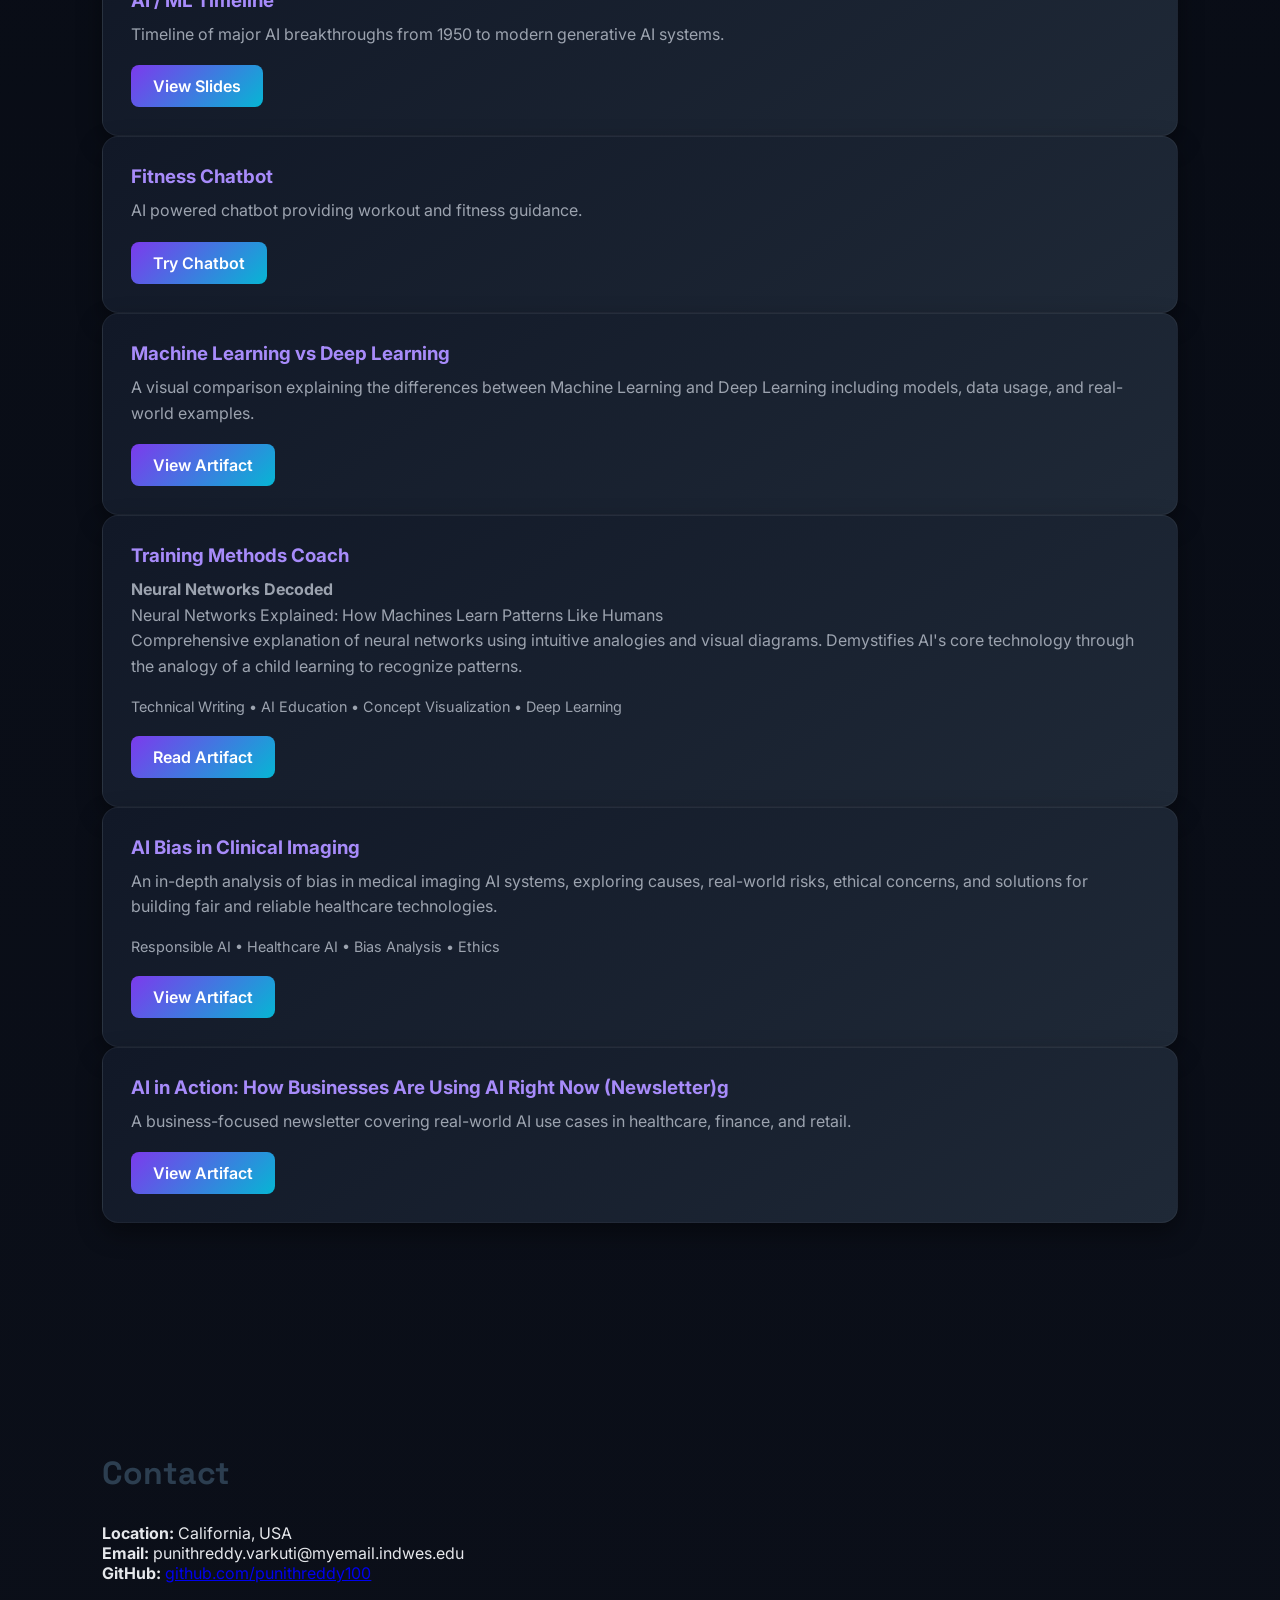
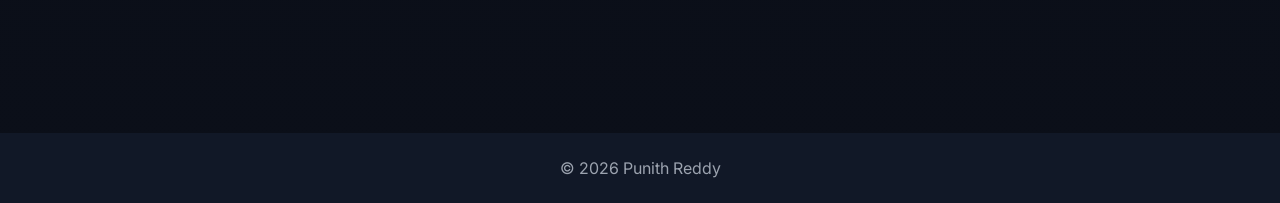
==== commit 5382e508: "Revise AI Bias section to focus on business AI use cases Updated the title and description of the AI" ====
--- a/index.html
+++ b/index.html
@@ -131,16 +131,11 @@
   </a>
 </div>
   <div class="card">
-  <h3>AI Bias in Clinical Imaging</h3>
+  <h3>AI in Action: How Businesses Are Using AI Right Now (Newsletter)g</h3>
 
   <p>
-    An in-depth analysis of bias in medical imaging AI systems, exploring
-    causes, real-world risks, ethical concerns, and solutions for building
-    fair and reliable healthcare technologies.
-  </p>
-
-  <p class="tags">
-    Responsible AI • Healthcare AI • Bias Analysis • Ethics
+    A business-focused newsletter covering real-world AI use cases in
+              healthcare, finance, and retail.
   </p>
 
   <a href="ai-bias-clinical-imaging.html" class="button">
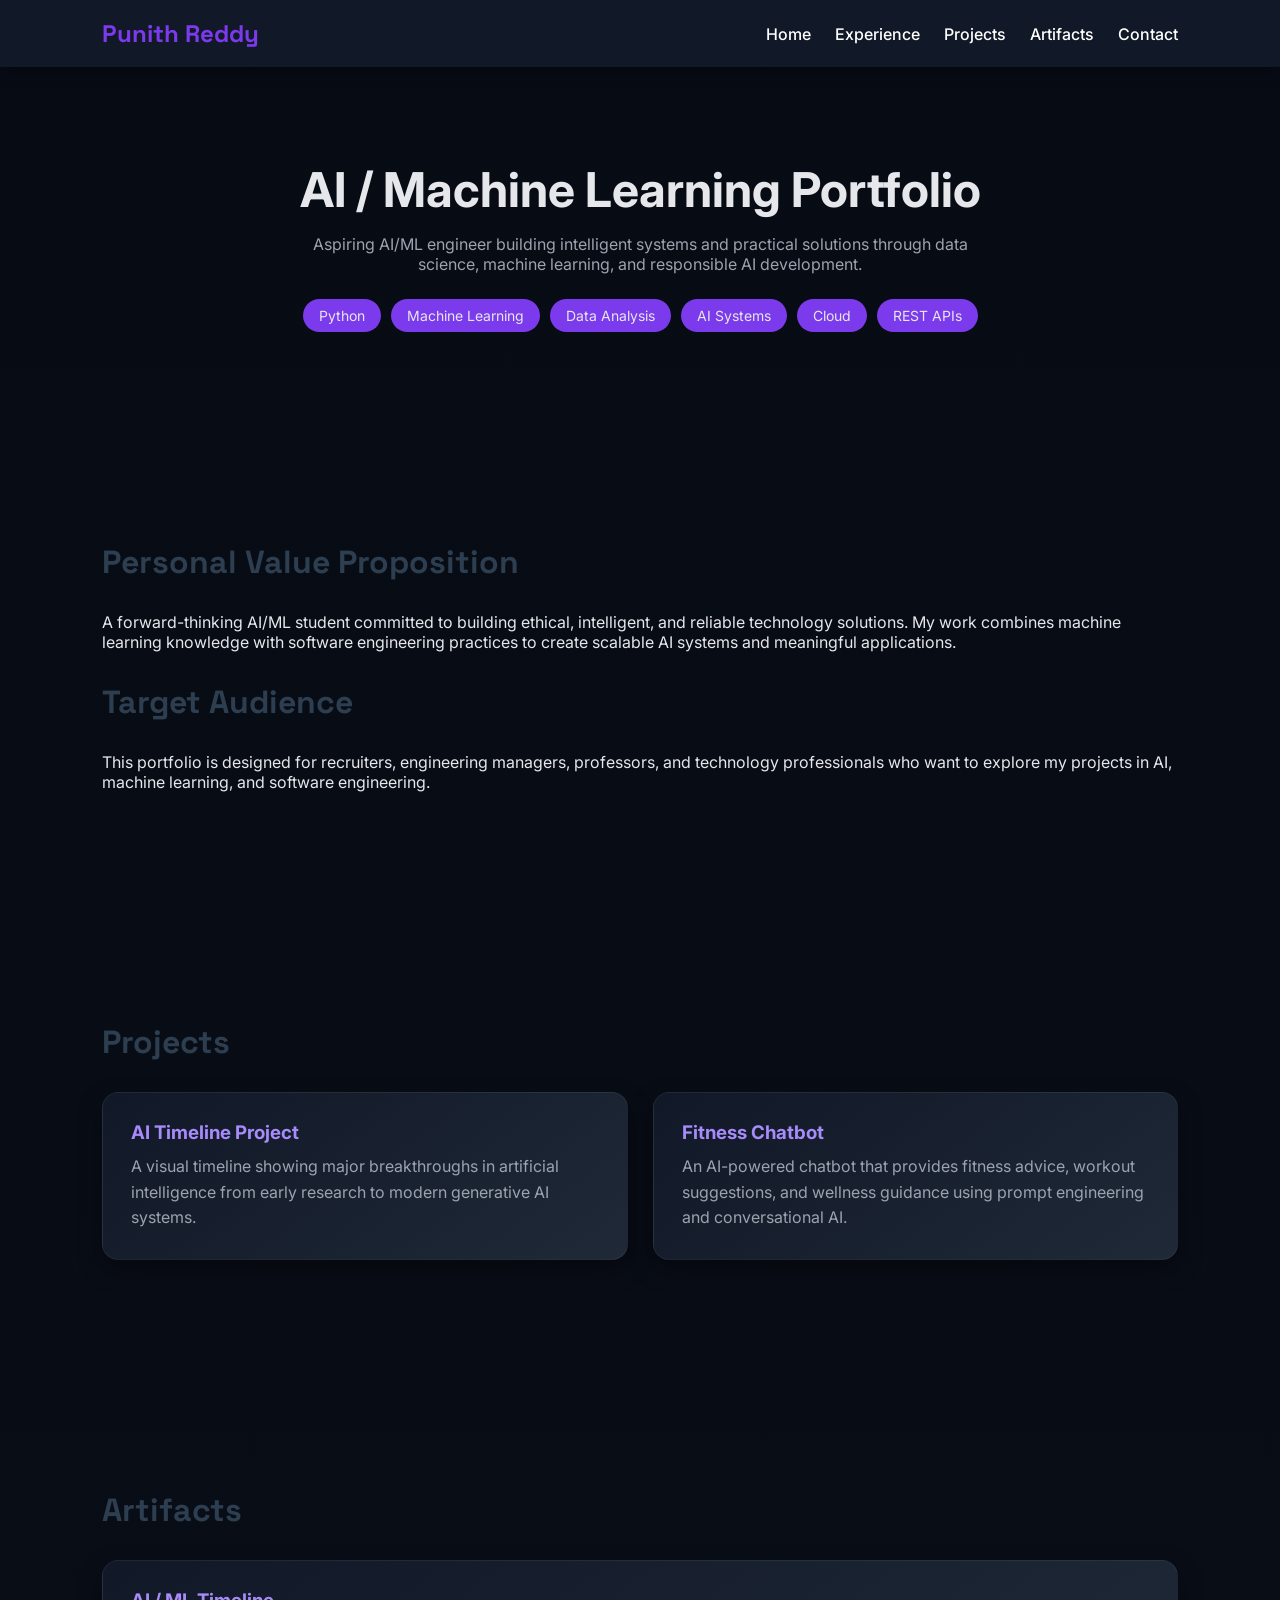
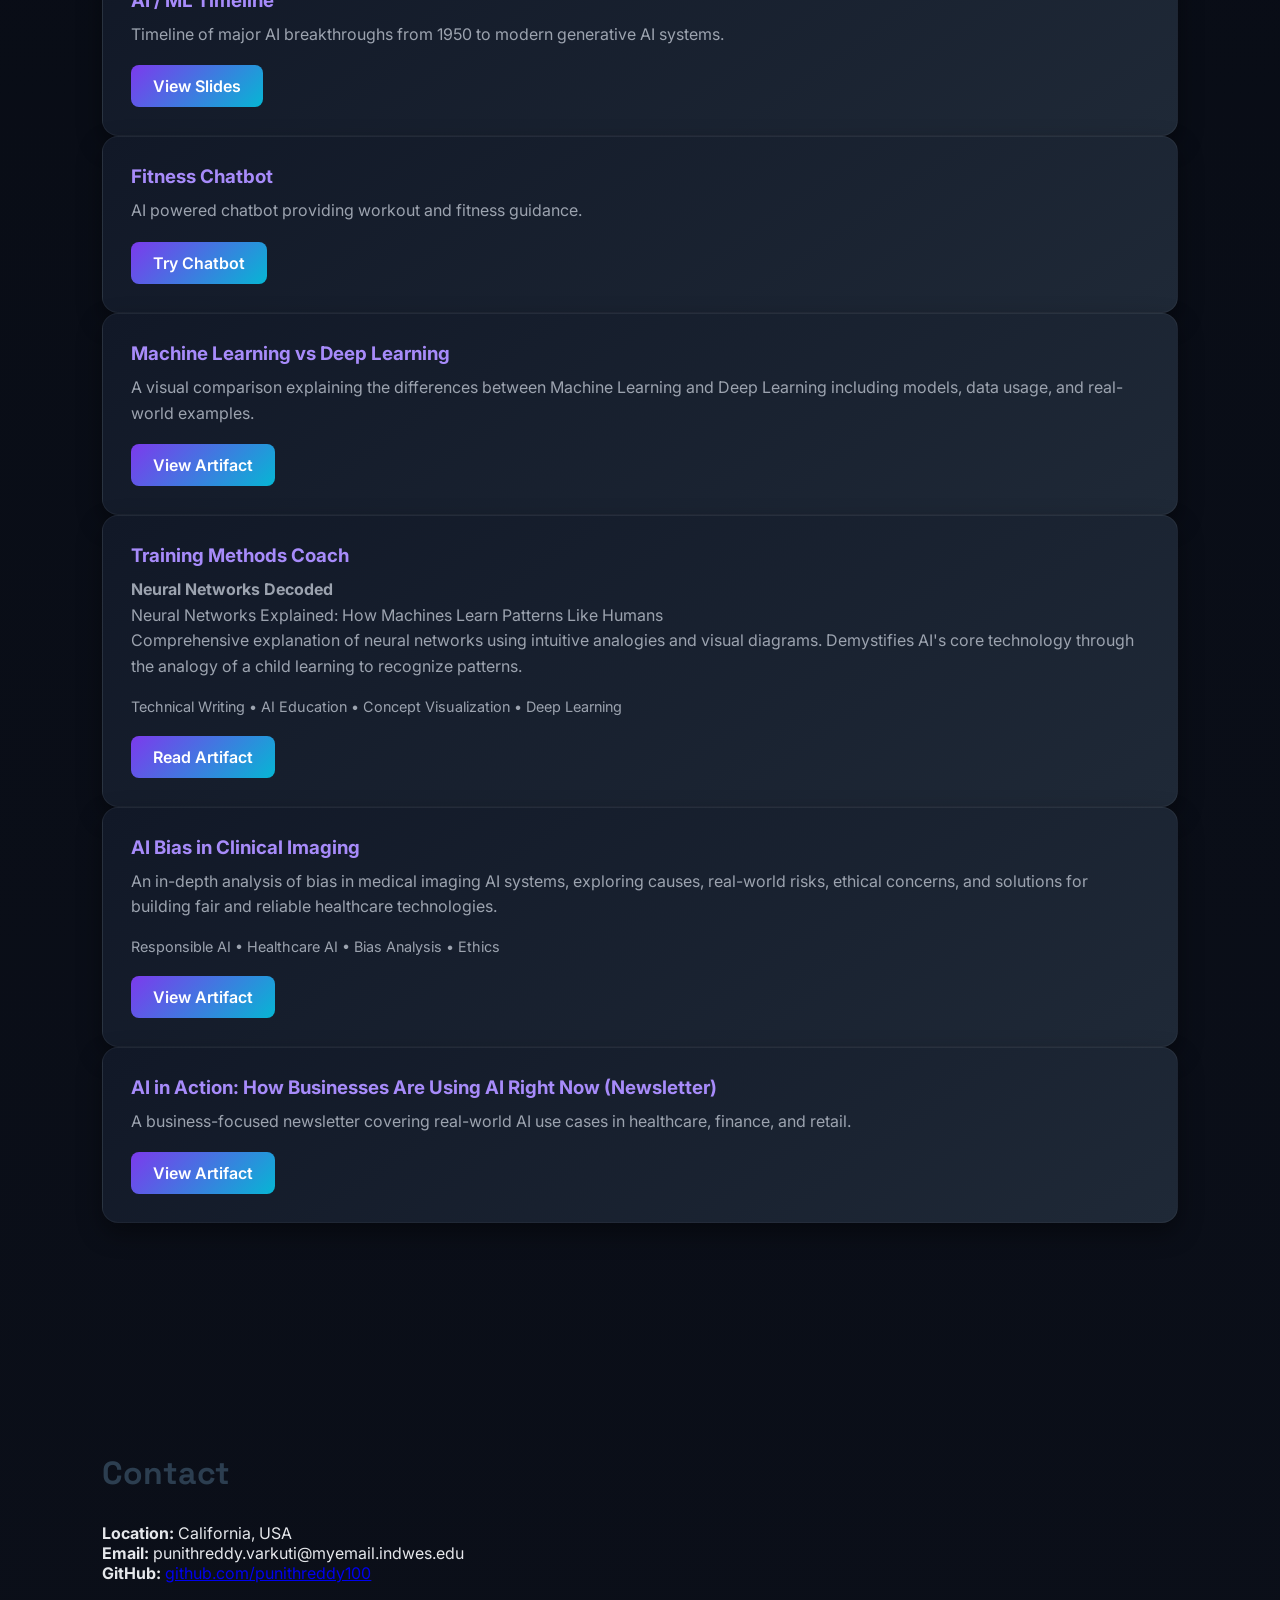
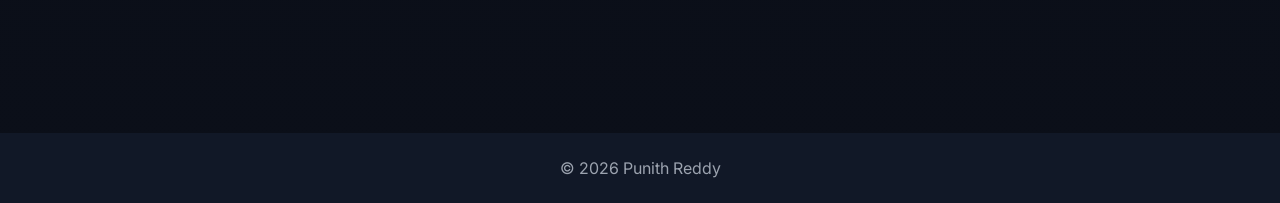
==== commit dd84551e: "Update links and headings in index.html" ====
--- a/index.html
+++ b/index.html
@@ -126,19 +126,19 @@
     Responsible AI • Healthcare AI • Bias Analysis • Ethics
   </p>
 
-  <a href="newsletter-ai-in-action.html" class="button">
+  <a href="ai-bias-clinical-imaging.html" class="button">
     View Artifact
   </a>
 </div>
   <div class="card">
-  <h3>AI in Action: How Businesses Are Using AI Right Now (Newsletter)g</h3>
+  <h3>AI in Action: How Businesses Are Using AI Right Now (Newsletter)</h3>
 
   <p>
     A business-focused newsletter covering real-world AI use cases in
               healthcare, finance, and retail.
   </p>
 
-  <a href="ai-bias-clinical-imaging.html" class="button">
+  <a href="newsletter-ai-in-action.html" class="button">
     View Artifact
   </a>
 </div>
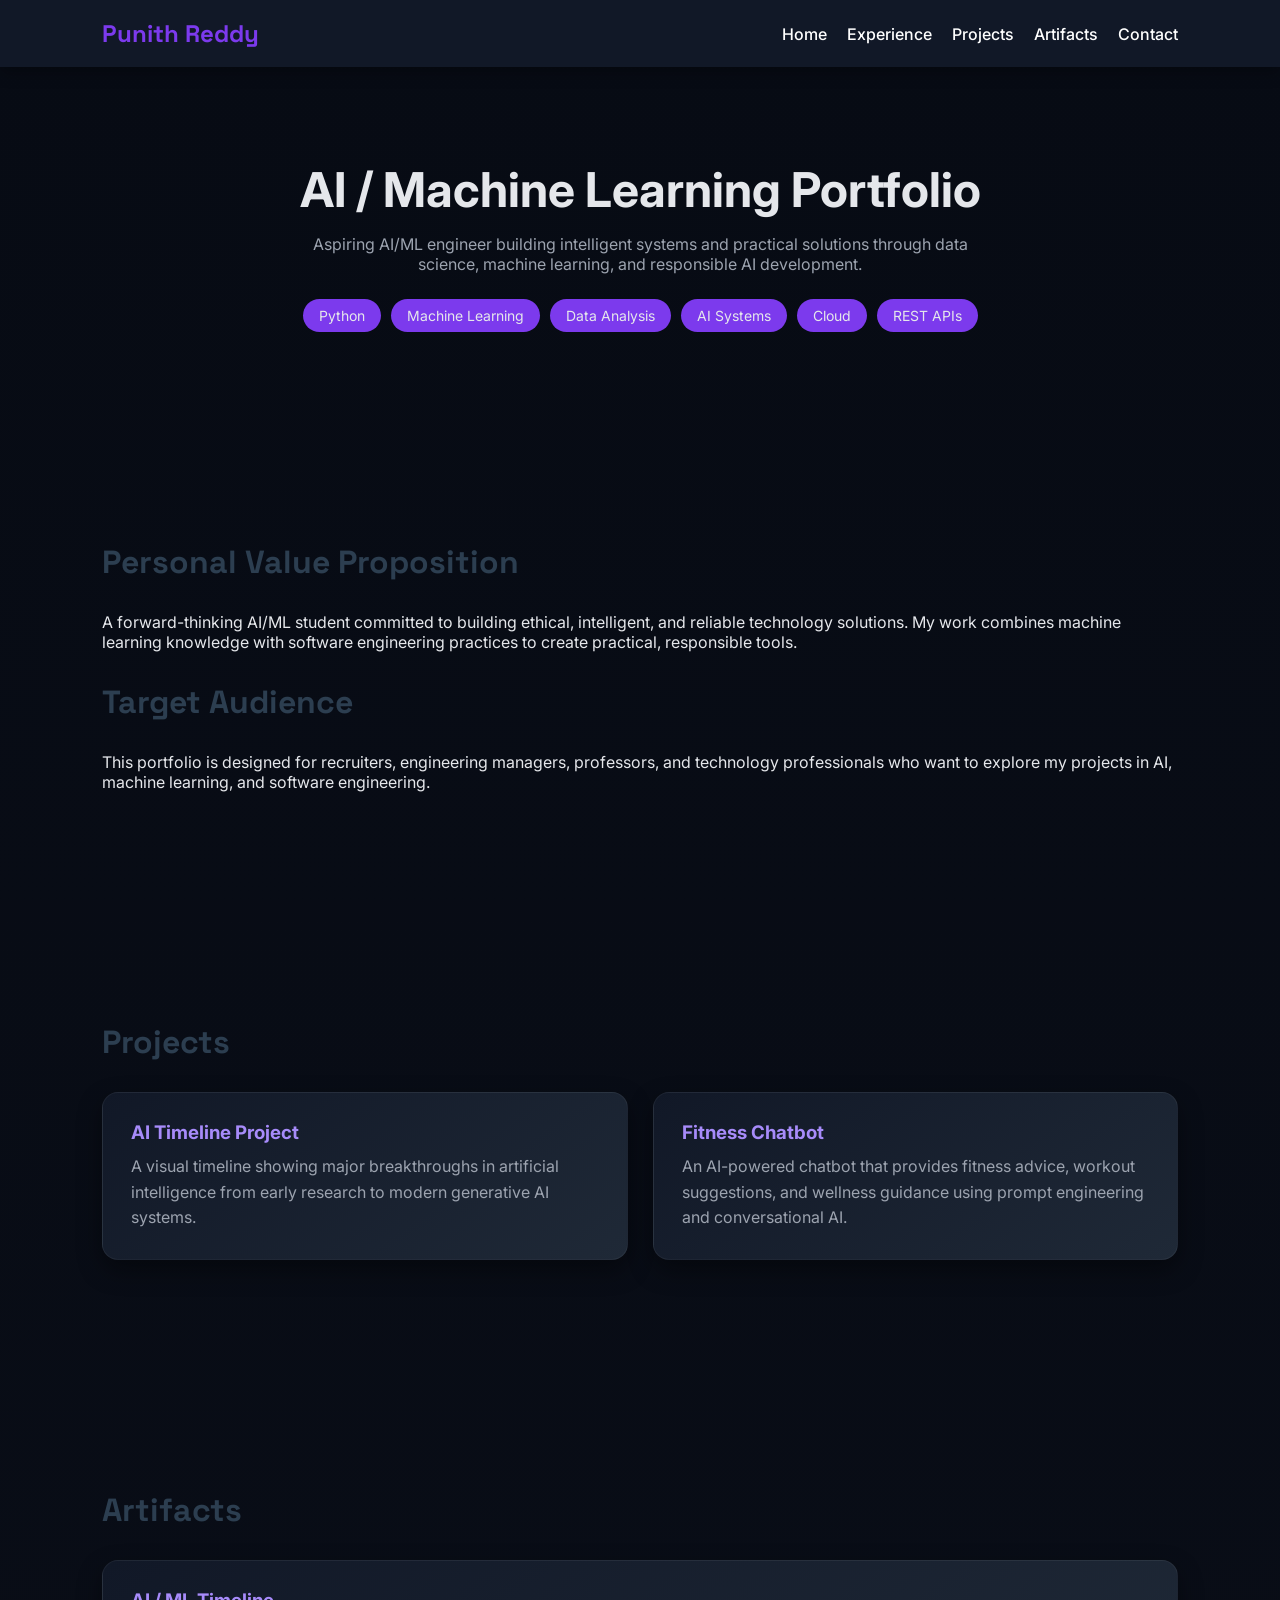
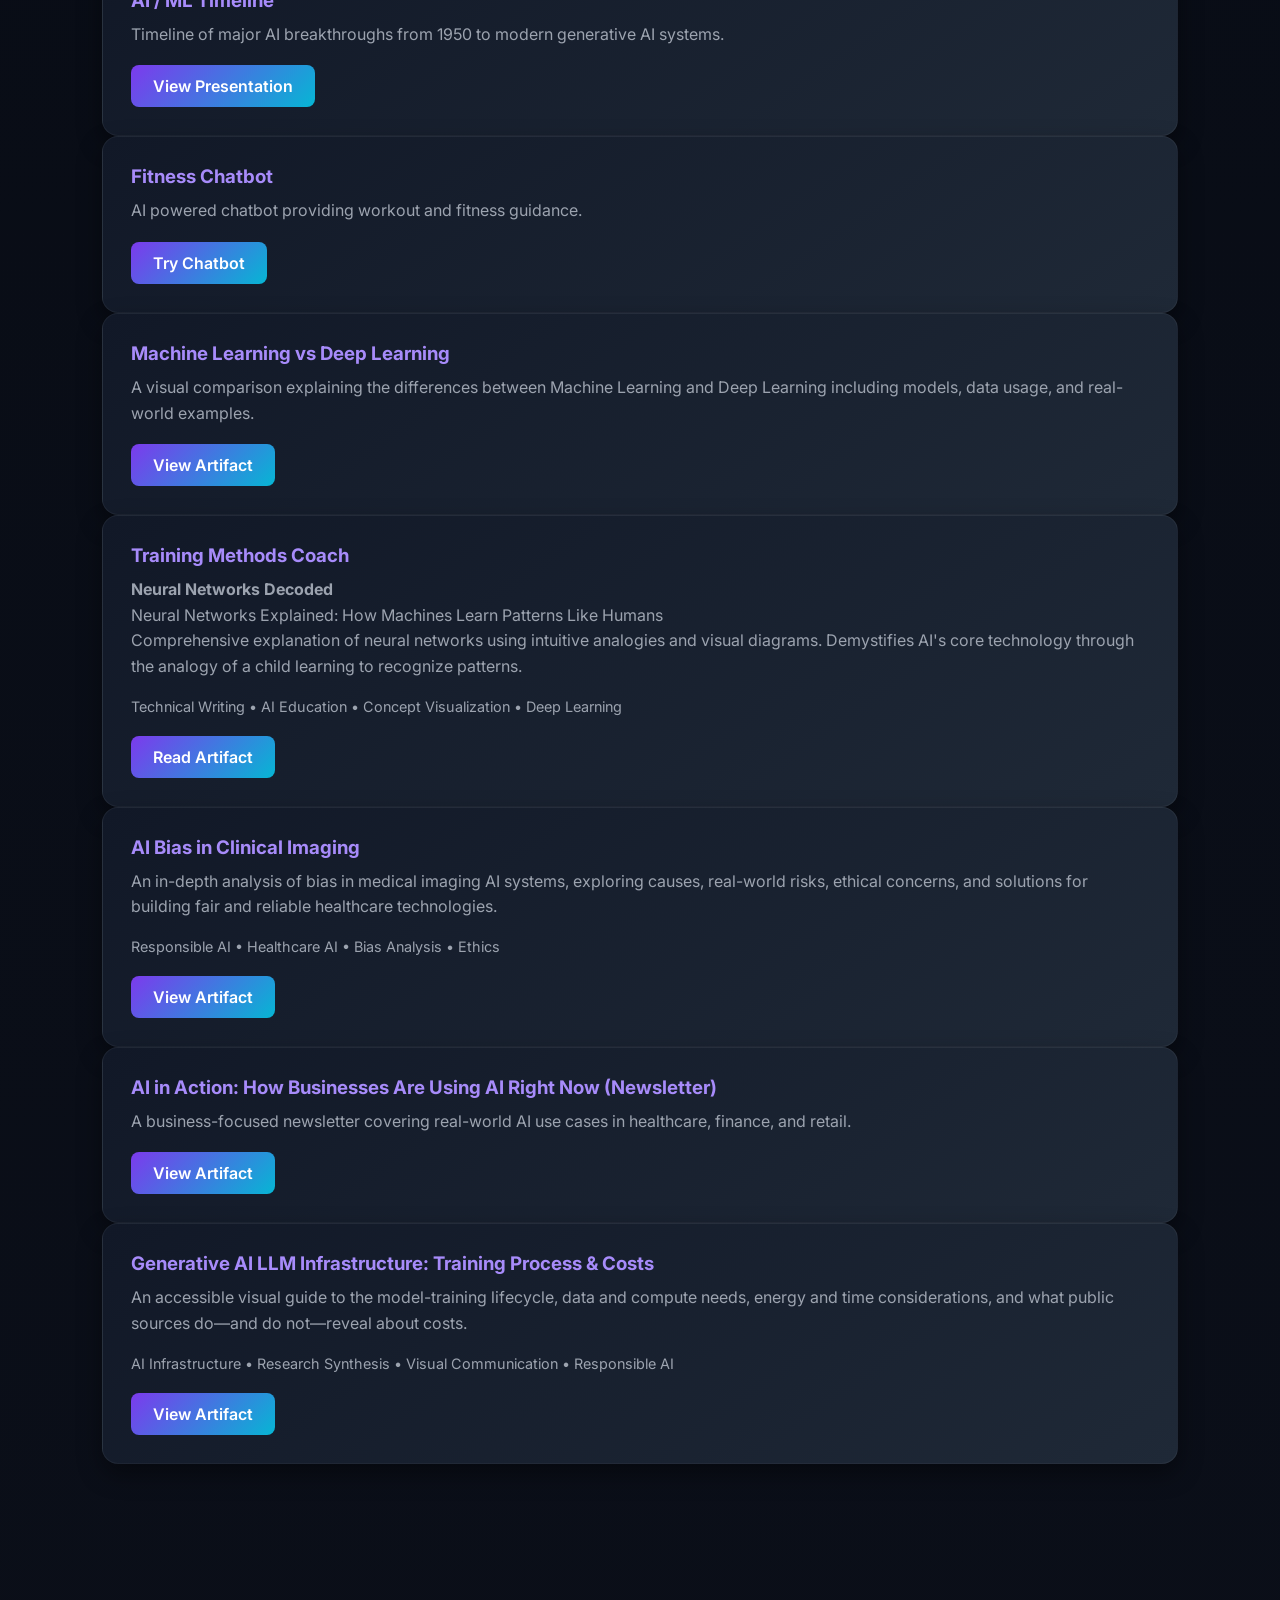
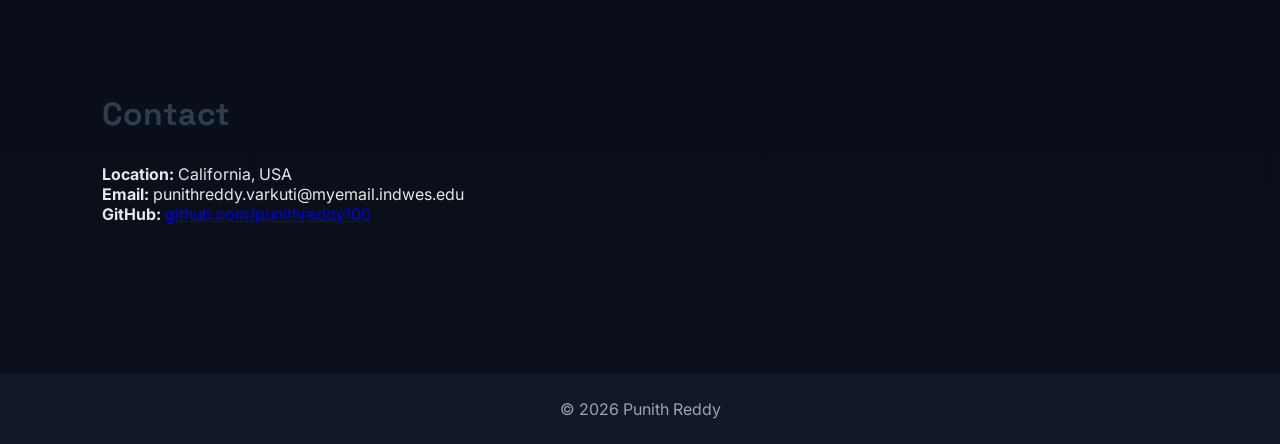
==== commit b843d2e0: "Add LLM training infrastructure portfolio artifact" ====
--- a/index.html
+++ b/index.html
@@ -8,154 +8,50 @@
   <script defer src="script.js"></script>
 </head>
 <body>
-
-<!-- HEADER -->
 <header>
   <h2>Punith Reddy</h2>
   <nav>
-    <a href="#home">Home</a>
-    <a href="#experience">Experience</a>
-    <a href="#projects">Projects</a>
-    <a href="#artifacts">Artifacts</a>
-    <a href="#contact">Contact</a>
+    <a href="#home">Home</a><a href="#experience">Experience</a><a href="#projects">Projects</a><a href="#artifacts">Artifacts</a><a href="#contact">Contact</a>
   </nav>
 </header>
-
-<!-- HERO -->
 <section id="home" class="hero">
   <h1>AI / Machine Learning Portfolio</h1>
   <p>Aspiring AI/ML engineer building intelligent systems and practical solutions through data science, machine learning, and responsible AI development.</p>
-
-  <div class="skills">
-    <span class="chip">Python</span>
-    <span class="chip">Machine Learning</span>
-    <span class="chip">Data Analysis</span>
-    <span class="chip">AI Systems</span>
-    <span class="chip">Cloud</span>
-    <span class="chip">REST APIs</span>
-  </div>
+  <div class="skills"><span class="chip">Python</span><span class="chip">Machine Learning</span><span class="chip">Data Analysis</span><span class="chip">AI Systems</span><span class="chip">Cloud</span><span class="chip">REST APIs</span></div>
 </section>
-
-<!-- EXPERIENCE -->
 <section id="experience" class="section">
   <h2>Personal Value Proposition</h2>
-  <p>A forward-thinking AI/ML student committed to building ethical, intelligent, and reliable technology solutions. My work combines machine learning knowledge with software engineering practices to create scalable AI systems and meaningful applications.</p>
-
+  <p>A forward-thinking AI/ML student committed to building ethical, intelligent, and reliable technology solutions. My work combines machine learning knowledge with software engineering practices to create practical, responsible tools.</p>
   <h2>Target Audience</h2>
   <p>This portfolio is designed for recruiters, engineering managers, professors, and technology professionals who want to explore my projects in AI, machine learning, and software engineering.</p>
 </section>
-
-<!-- PROJECTS -->
 <section id="projects" class="section">
-  <h2>Projects</h2>
-  <div class="projects">
-    <div class="card">
-      <h3>AI Timeline Project</h3>
-      <p>A visual timeline showing major breakthroughs in artificial intelligence from early research to modern generative AI systems.</p>
-    </div>
-
-    <div class="card">
-      <h3>Fitness Chatbot</h3>
-      <p>An AI-powered chatbot that provides fitness advice, workout suggestions, and wellness guidance using prompt engineering and conversational AI.</p>
-    </div>
+  <h2>Projects</h2><div class="projects">
+    <div class="card"><h3>AI Timeline Project</h3><p>A visual timeline showing major breakthroughs in artificial intelligence from early research to modern generative AI systems.</p></div>
+    <div class="card"><h3>Fitness Chatbot</h3><p>An AI-powered chatbot that provides fitness advice, workout suggestions, and wellness guidance using prompt engineering and conversational AI.</p></div>
   </div>
 </section>
-
-<!-- ARTIFACTS -->
 <section id="artifacts" class="section">
   <h2>Artifacts</h2>
   <div class="grid">
-    <div class="card">
-      <h3>AI / ML Timeline</h3>
-      <p>Timeline of major AI breakthroughs from 1950 to modern generative AI systems.</p>
-      <a href="https://docs.google.com/presentation/d/e/2PACX-1vQvLTTUrtyjdaACd90SWcNTT4mi2POqEdSbQ-V4kXDZfEgZkGP6fmOEY4ms93aM57CVC2fYdcmfsVfr/pub?start=true&loop=true&delayms=3000" target="_blank" class="button">View Slides</a>
-    </div>
-
-    <div class="card">
-      <h3>Fitness Chatbot</h3>
-      <p>AI powered chatbot providing workout and fitness guidance.</p>
-      <a href="https://mizou.com/preview-bot?ID=128945" target="_blank" class="button">Try Chatbot</a>
-    </div>
+    <div class="card"><h3>AI / ML Timeline</h3><p>Timeline of major AI breakthroughs from 1950 to modern generative AI systems.</p><a href="https://docs.google.com/presentation/d/e/2PACX-1vQvLTTUrtyjdaACd90SWcNTT4mi2POqEdSbQ-V4kXDZfEgZkGP6fmOEY4ms93aM57CVC2fYdcmfsVfr/pub?start=true&amp;loop=true&amp;delayms=3000" target="_blank" rel="noopener noreferrer" class="button">View Presentation</a></div>
+    <div class="card"><h3>Fitness Chatbot</h3><p>AI powered chatbot providing workout and fitness guidance.</p><a href="https://mizou.com/preview-bot?ID=128945" target="_blank" rel="noopener noreferrer" class="button">Try Chatbot</a></div>
   </div>
-
   <div class="grid">
-    <div class="card">
-      <h3>Machine Learning vs Deep Learning</h3>
-      <p>
-        A visual comparison explaining the differences between Machine Learning
-        and Deep Learning including models, data usage, and real-world examples.
-      </p>
-
-      <a href="ml-vs-dl.html" class="button">View Artifact</a>
-    </div>
-    <div class="card">
-      
-  <h3>Training Methods Coach</h3>
-
-  <p><strong>Neural Networks Decoded</strong></p>
-
-  <p>
-  Neural Networks Explained: How Machines Learn Patterns Like Humans
-  </p>
-
-  <p>
-  Comprehensive explanation of neural networks using intuitive analogies 
-  and visual diagrams. Demystifies AI's core technology through the 
-  analogy of a child learning to recognize patterns.
-  </p>
-
-  <p class="tags">
-  Technical Writing • AI Education • Concept Visualization • Deep Learning
-  </p>
-
-  <a href="training-methods-coach.html" class="button">
-    Read Artifact
-  </a>
-</div>
+    <div class="card"><h3>Machine Learning vs Deep Learning</h3><p>A visual comparison explaining the differences between Machine Learning and Deep Learning including models, data usage, and real-world examples.</p><a href="ml-vs-dl.html" class="button">View Artifact</a></div>
+    <div class="card"><h3>Training Methods Coach</h3><p><strong>Neural Networks Decoded</strong></p><p>Neural Networks Explained: How Machines Learn Patterns Like Humans</p><p>Comprehensive explanation of neural networks using intuitive analogies and visual diagrams. Demystifies AI's core technology through the analogy of a child learning to recognize patterns.</p><p class="tags">Technical Writing • AI Education • Concept Visualization • Deep Learning</p><a href="training-methods-coach.html" class="button">Read Artifact</a></div>
   </div>
-  <div class="card">
-  <h3>AI Bias in Clinical Imaging</h3>
-
-  <p>
-    An in-depth analysis of bias in medical imaging AI systems, exploring
-    causes, real-world risks, ethical concerns, and solutions for building
-    fair and reliable healthcare technologies.
-  </p>
-
-  <p class="tags">
-    Responsible AI • Healthcare AI • Bias Analysis • Ethics
-  </p>
-
-  <a href="ai-bias-clinical-imaging.html" class="button">
-    View Artifact
-  </a>
-</div>
-  <div class="card">
-  <h3>AI in Action: How Businesses Are Using AI Right Now (Newsletter)</h3>
-
-  <p>
-    A business-focused newsletter covering real-world AI use cases in
-              healthcare, finance, and retail.
-  </p>
-
-  <a href="newsletter-ai-in-action.html" class="button">
-    View Artifact
-  </a>
-</div>
+  <div class="grid">
+    <div class="card"><h3>AI Bias in Clinical Imaging</h3><p>An in-depth analysis of bias in medical imaging AI systems, exploring causes, real-world risks, ethical concerns, and solutions for building fair and reliable healthcare technologies.</p><p class="tags">Responsible AI • Healthcare AI • Bias Analysis • Ethics</p><a href="ai-bias-clinical-imaging.html" class="button">View Artifact</a></div>
+    <div class="card"><h3>AI in Action: How Businesses Are Using AI Right Now (Newsletter)</h3><p>A business-focused newsletter covering real-world AI use cases in healthcare, finance, and retail.</p><a href="newsletter-ai-in-action.html" class="button">View Artifact</a></div>
+  </div>
+  <div class="grid">
+    <div class="card"><h3>Generative AI LLM Infrastructure: Training Process &amp; Costs</h3><p>An accessible visual guide to the model-training lifecycle, data and compute needs, energy and time considerations, and what public sources do—and do not—reveal about costs.</p><p class="tags">AI Infrastructure • Research Synthesis • Visual Communication • Responsible AI</p><a href="llm-infrastructure-training-costs.html" class="button">View Artifact</a></div>
+  </div>
 </section>
-
-<!-- CONTACT -->
 <section id="contact" class="section">
-  <h2>Contact</h2>
-  <p><strong>Location:</strong> California, USA</p>
-  <p><strong>Email:</strong> punithreddy.varkuti@myemail.indwes.edu</p>
-  <p><strong>GitHub:</strong> <a href="https://github.com/punithreddy100" target="_blank" class="link">github.com/punithreddy100</a></p>
+  <h2>Contact</h2><p><strong>Location:</strong> California, USA</p><p><strong>Email:</strong> punithreddy.varkuti@myemail.indwes.edu</p><p><strong>GitHub:</strong> <a href="https://github.com/punithreddy100" target="_blank" rel="noopener noreferrer" class="link">github.com/punithreddy100</a></p>
 </section>
-
-<!-- FOOTER -->
-<footer>
-  © 2026 Punith Reddy
-</footer>
-
+<footer>© 2026 Punith Reddy</footer>
 </body>
 </html>
